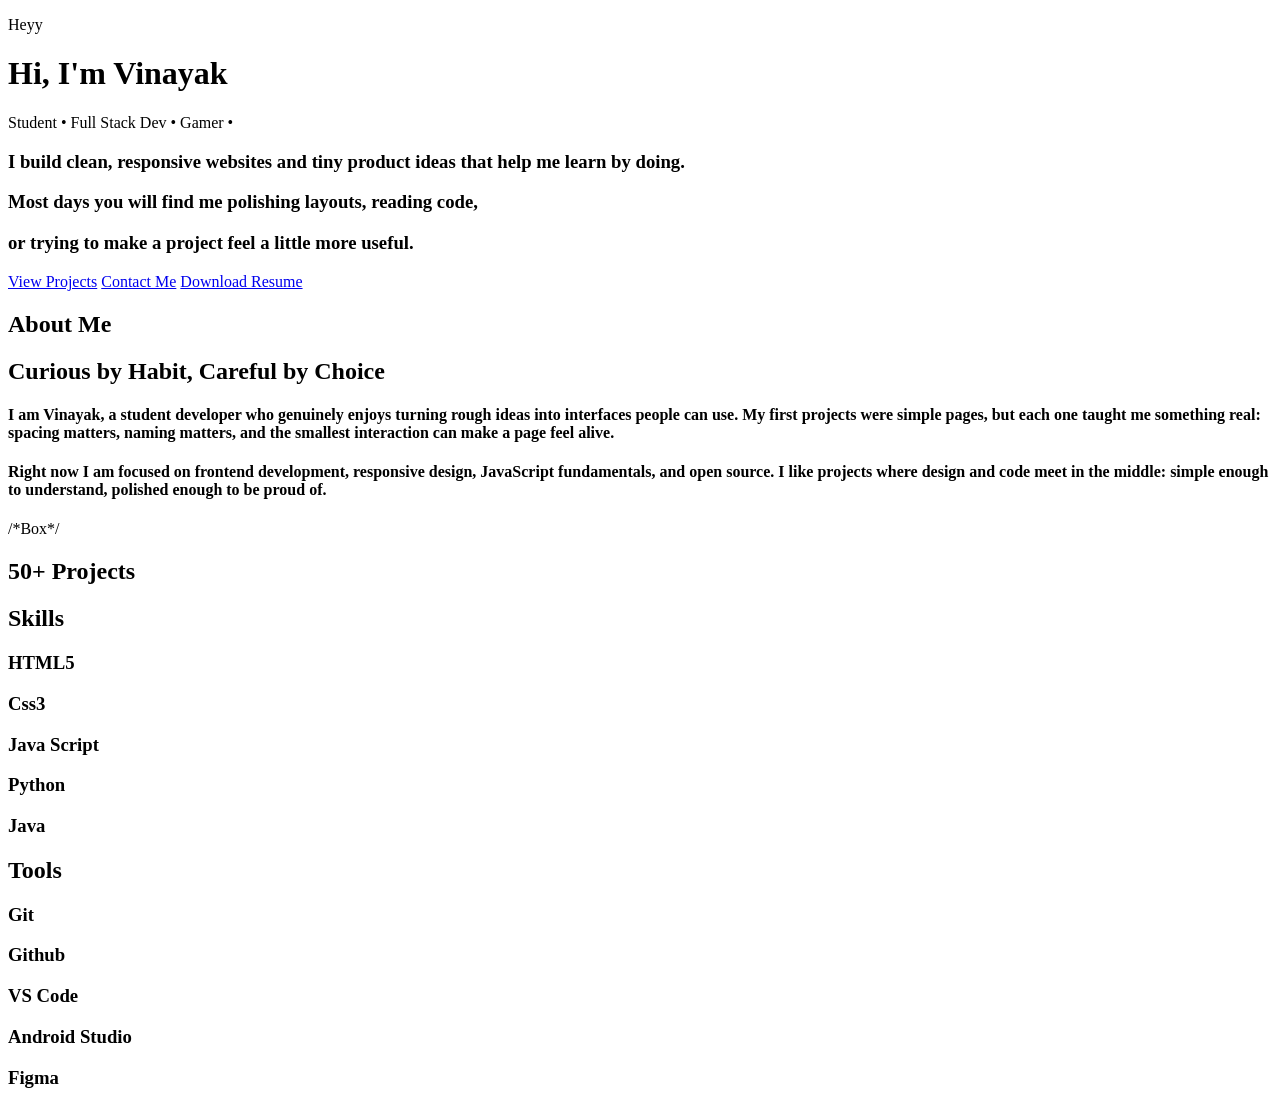
==== Index.html @ d117958a "It's very hard to think abt your own self but yeh in making" ====
<!DOCTYPE html>

<html lang="en">

    <head>

        <title>Vinayak Tiwari</title>

        <link rel="stylehseet" href="style.css">

        <meta charset="UTF-8">

    </head>

    <body>

        <p>Heyy</p>

        <h1>Hi, I'm Vinayak</h1>

        <p>Student • Full Stack Dev • Gamer •</p>

        <h3>I build clean, responsive websites and tiny product ideas that help me learn by doing.</h3>
        <h3>Most days you will find me polishing layouts, reading code, </h3>
        <h3>or trying to make a project feel a little more useful.</h3>

        <a class="button" href="#projects">View Projects</a>
        
        <a class="button" href="#contact">Contact Me</a>

        <a class="button" href="resume.pdf" download>Download Resume</a>
    

        <h2>About Me</h2>

        <h2>Curious by Habit, Careful by Choice</h2>

            <h4>I am Vinayak, a student developer who genuinely enjoys turning rough ideas into interfaces people can use. My first projects were simple pages, but each one taught me something real: spacing matters, naming matters, and the smallest interaction can make a page feel alive.</h4>

            <h4>Right now I am focused on frontend development, responsive design, JavaScript fundamentals, and open source. I like projects where design and code meet in the middle: simple enough to understand, polished enough to be proud of.</h4>

                /*Box*/

            <h2>50+ Projects</h2>



        <h2>Skills</h2>

        <h3>HTML5</h3>

        <h3>Css3</h3>

        <h3>Java Script</h3>

        <h3>Python</h3>

        <h3>Java</h3>

        <h2>Tools</h2>

        <h3>Git</h3>

        <h3>Github</h3>

        <h3>VS Code</h3>

        <h3>Android Studio</h3>

        <h3>Figma</h3>

    </body>

</html>
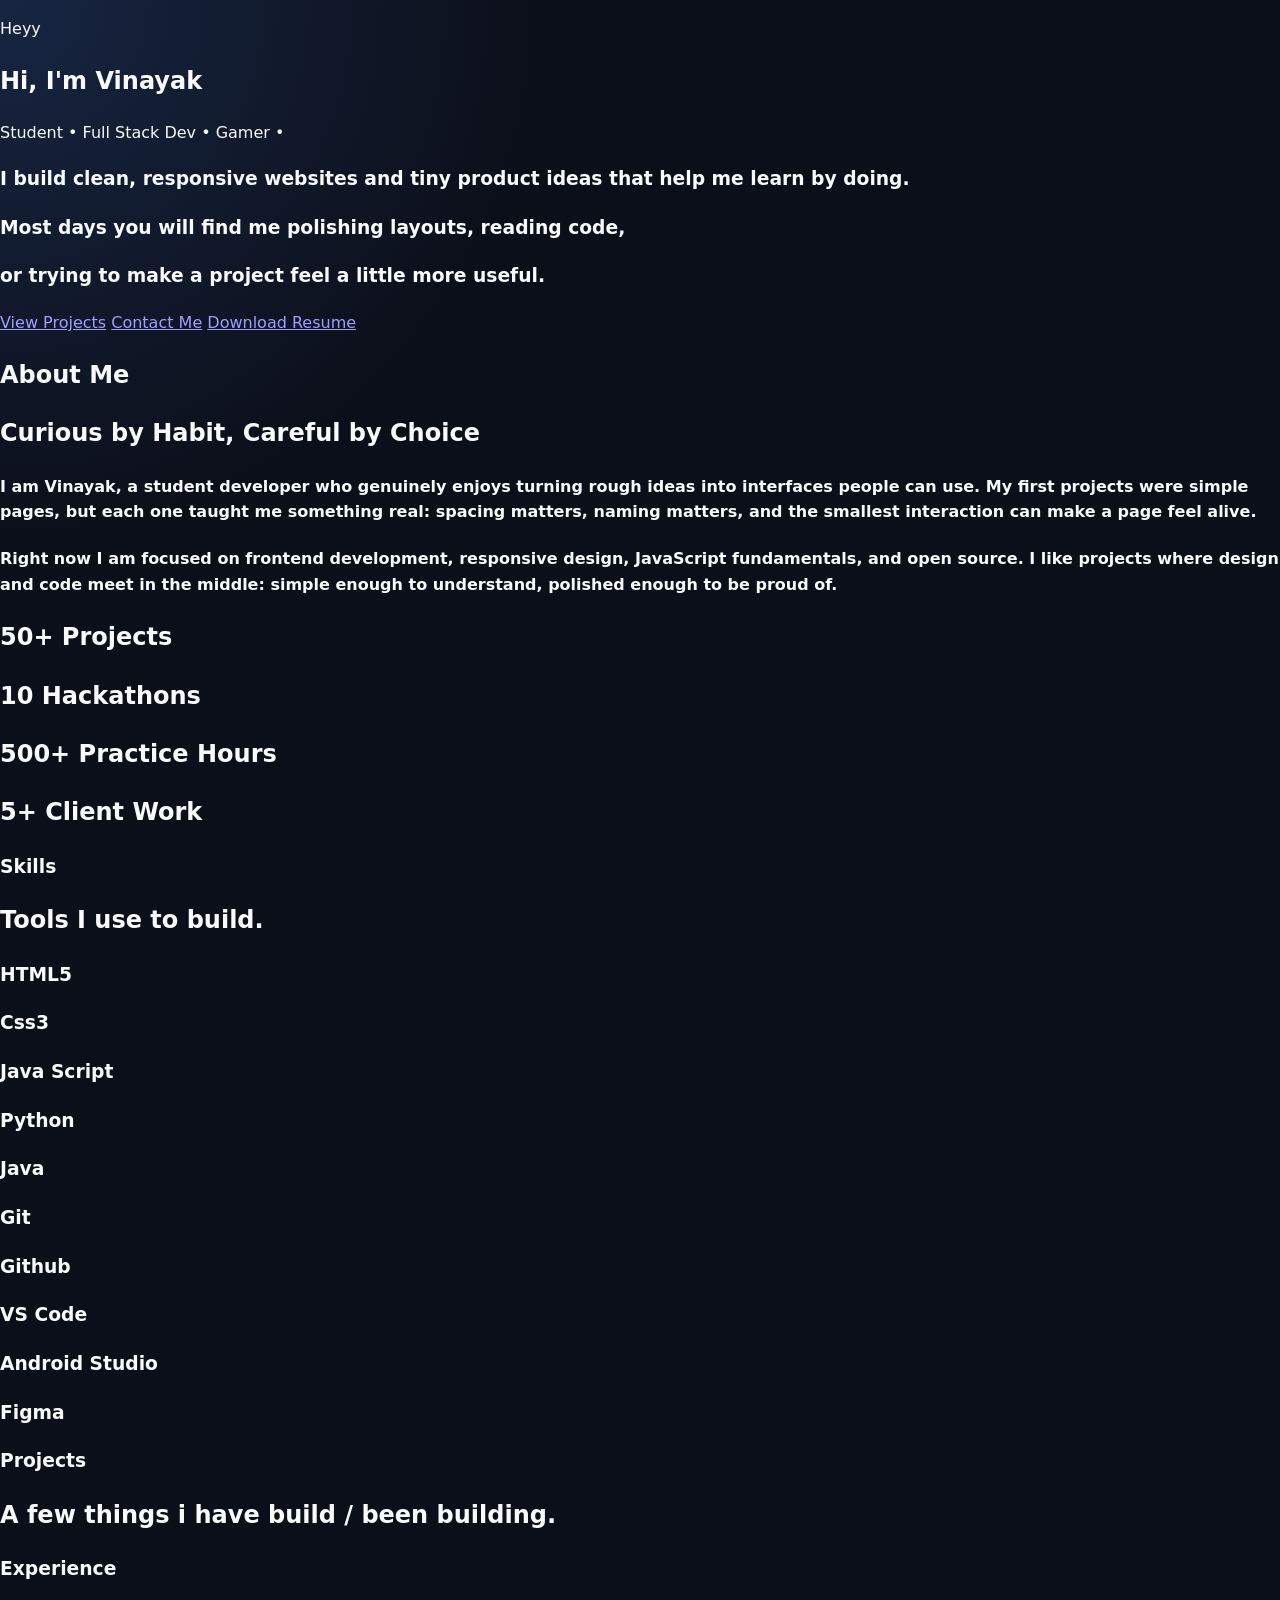
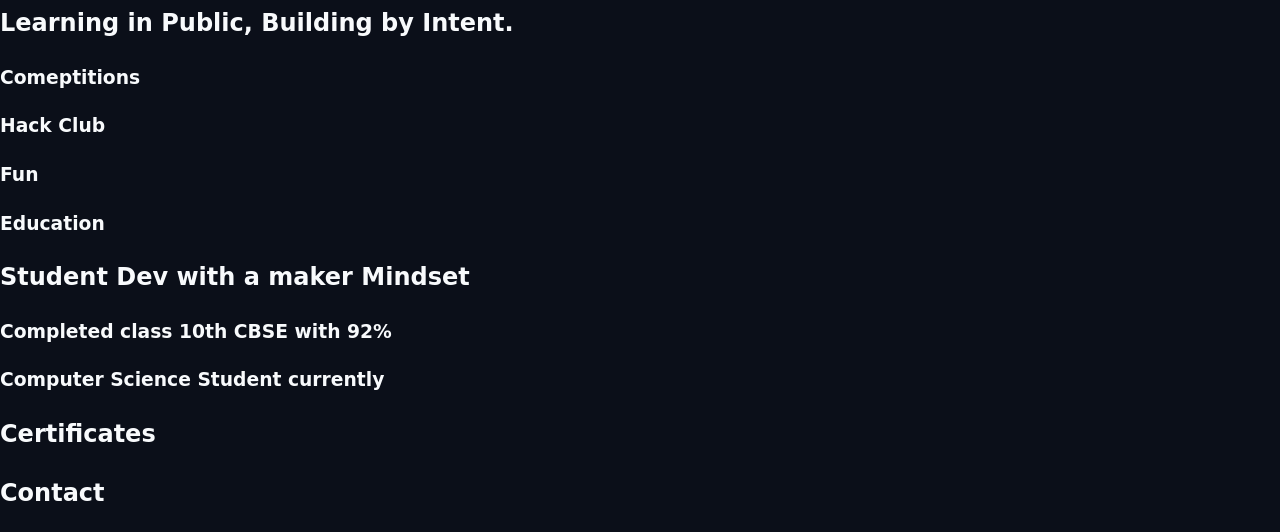
==== commit 5dc7d91e: "Making" ====
--- a/Index.html
+++ b/Index.html
@@ -6,7 +6,7 @@
 
         <title>Vinayak Tiwari</title>
 
-        <link rel="stylehseet" href="style.css">
+        <link rel="stylesheet" href="style.css">
 
         <meta charset="UTF-8">
 
@@ -14,22 +14,25 @@
 
     <body>
 
-        <p>Heyy</p>
+        <section class="hero">
 
-        <h1>Hi, I'm Vinayak</h1>
+            <p class="small-text">Heyy</p>
 
-        <p>Student • Full Stack Dev • Gamer •</p>
+            <h1>Hi, I'm Vinayak</h1>
 
-        <h3>I build clean, responsive websites and tiny product ideas that help me learn by doing.</h3>
-        <h3>Most days you will find me polishing layouts, reading code, </h3>
-        <h3>or trying to make a project feel a little more useful.</h3>
+            <p>Student • Full Stack Dev • Gamer •</p>
 
-        <a class="button" href="#projects">View Projects</a>
+            <h3>I build clean, responsive websites and tiny product ideas that help me learn by doing.</h3>
+            <h3>Most days you will find me polishing layouts, reading code, </h3>
+            <h3>or trying to make a project feel a little more useful.</h3>
+
+            <a class="button" href="#projects">View Projects</a>
         
-        <a class="button" href="#contact">Contact Me</a>
+            <a class="button" href="#contact">Contact Me</a>
 
-        <a class="button" href="resume.pdf" download>Download Resume</a>
+            <a class="button" href="resume.pdf" download>Download Resume</a>
     
+        </section>
 
         <h2>About Me</h2>
 
@@ -39,35 +42,69 @@
 
             <h4>Right now I am focused on frontend development, responsive design, JavaScript fundamentals, and open source. I like projects where design and code meet in the middle: simple enough to understand, polished enough to be proud of.</h4>
 
-                /*Box*/
+            <h2>50+ Projects</h2>
 
-            <h2>50+ Projects</h2>
+            <h2>10 Hackathons</h2>
+
+            <h2>500+ Practice Hours</h2>
+
+            <h2>5+ Client Work</h2>
 
 
 
-        <h2>Skills</h2>
+        <h3>Skills</h3>
 
-        <h3>HTML5</h3>
+            <h2>Tools I use to build.</h2>
 
-        <h3>Css3</h3>
+                <h3>HTML5</h3>
 
-        <h3>Java Script</h3>
+                <h3>Css3</h3>
 
-        <h3>Python</h3>
+                <h3>Java Script</h3>
 
-        <h3>Java</h3>
+                <h3>Python</h3>
 
-        <h2>Tools</h2>
+                <h3>Java</h3>
 
-        <h3>Git</h3>
+                <h3>Git</h3>
 
-        <h3>Github</h3>
+                <h3>Github</h3>
 
-        <h3>VS Code</h3>
+                <h3>VS Code</h3>
 
-        <h3>Android Studio</h3>
+                <h3>Android Studio</h3>
 
-        <h3>Figma</h3>
+                <h3>Figma</h3>
+
+        <h3>Projects</h3>
+
+            <h2>A few things i have build / been building.</h2>
+
+
+        <h3>Experience</h3>
+
+            <h2>Learning in Public, Building by Intent.</h2>
+
+            <h3>Comeptitions</h3>
+
+            <h3>Hack Club</h3>
+
+            <h3>Fun</h3>
+
+        <h3>Education</h3>
+
+            <h2>Student Dev with a maker Mindset</h2>
+
+                <h3>Completed class 10th CBSE with 92%</h3>
+
+                <h3>Computer Science Student currently</h3>
+
+        <h2>Certificates</h2>
+
+        <h2>Contact</h2>
+
+
+        <script src="script.js" defer></script>
 
     </body>
 
--- a/style.css
+++ b/style.css
@@ -0,0 +1,54 @@
+:root {
+  --bg: #0b0f19;
+  --surface: #111827;
+  --surface-2: #172033;
+  --text: #f8fafc;
+  --muted: #94a3b8;
+  --accent: #4f8cff;
+  --accent-2: #57d68d;
+  --warm: #ffb86b;
+  --line: rgba(148, 163, 184, 0.2);
+  --shadow: 0 24px 60px rgba(0, 0, 0, 0.28);
+  --radius: 18px;
+  --container: 1120px;
+  color-scheme: dark;
+}
+
+[data-theme="light"] {
+  --bg: #f6f8fc;
+  --surface: #ffffff;
+  --surface-2: #edf2fa;
+  --text: #111827;
+  --muted: #5f6f86;
+  --line: rgba(17, 24, 39, 0.12);
+  --shadow: 0 24px 60px rgba(31, 41, 55, 0.12);
+  color-scheme: light;
+}
+
+* {
+  box-sizing: border-box;
+}
+
+html {
+  scroll-behavior: smooth;
+}
+
+body {
+  margin: 0;
+  min-height: 100vh;
+  background:
+    radial-gradient(circle at top left, rgba(79, 140, 255, 0.18), transparent 34rem),
+    linear-gradient(180deg, var(--bg), var(--bg));
+  color: var(--text);
+  font-family: Inter, ui-sans-serif, system-ui, -apple-system, BlinkMacSystemFont, "Segoe UI", sans-serif;
+  line-height: 1.6;
+  overflow-x: hidden;
+}
+
+body.no-scroll {
+  overflow: hidden;
+}
+
+.hero {
+    
+}
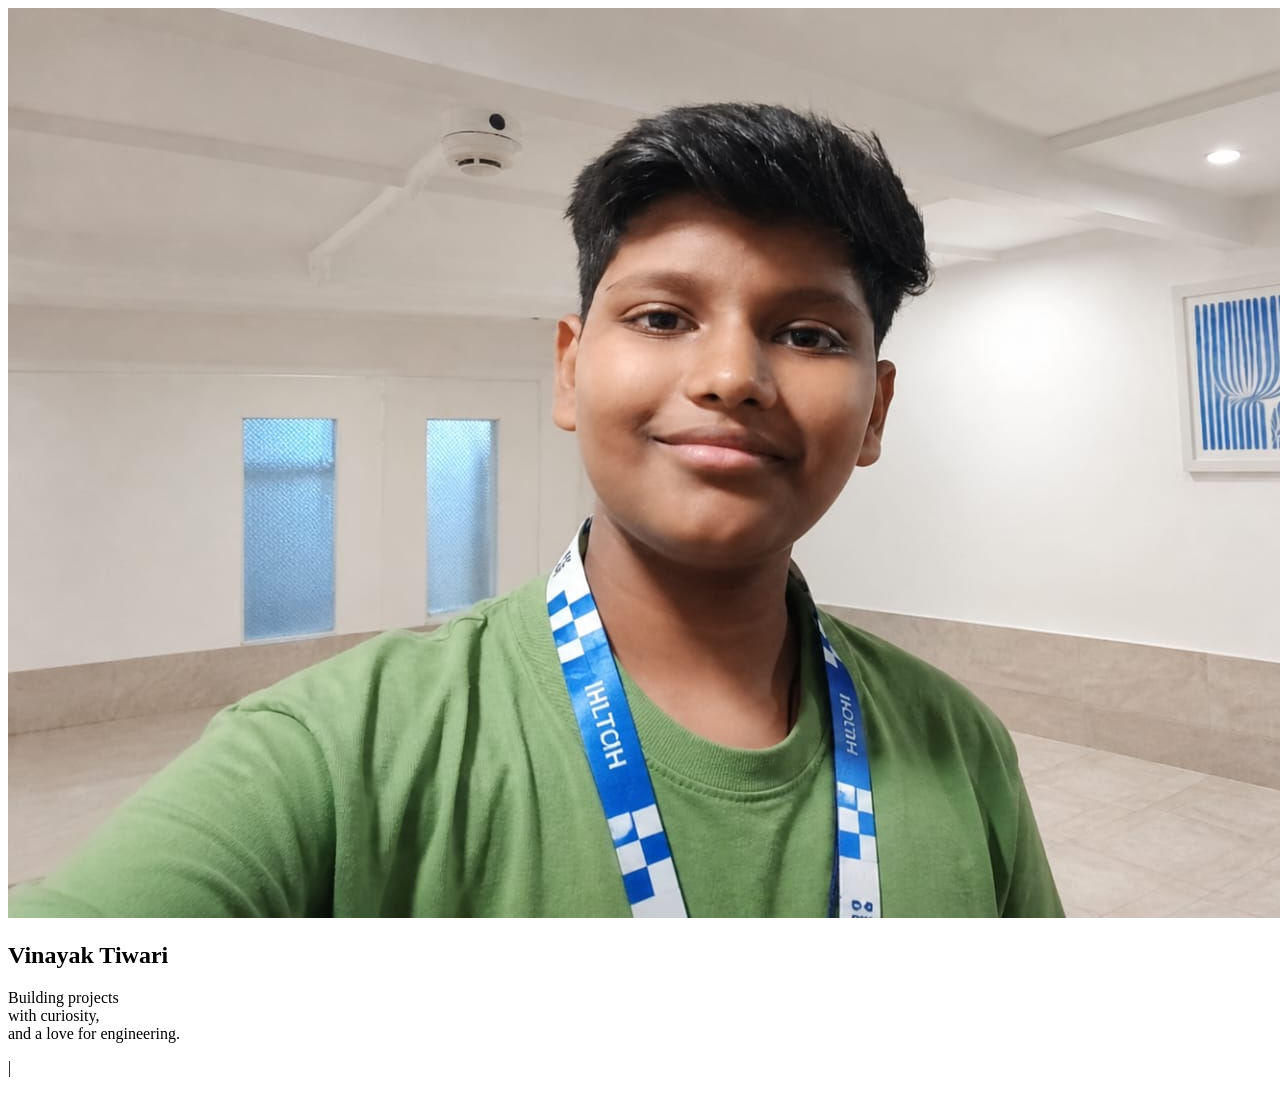
==== commit ee8f0125: "WORK ONGOINGGGGGGGGGG" ====
--- a/Index.html
+++ b/Index.html
@@ -1,110 +1,38 @@
 <!DOCTYPE html>
 
-<html lang="en">
+<html>
 
     <head>
 
-        <title>Vinayak Tiwari</title>
 
-        <link rel="stylesheet" href="style.css">
-
-        <meta charset="UTF-8">
 
     </head>
 
     <body>
 
-        <section class="hero">
+        <section class="hero reveal">
+            <div class="hero-image">
+                <img src="Assets/Images/Me.jpeg" alt="Vinayak Tiwari" />
+            </div>
 
-            <p class="small-text">Heyy</p>
+            <div class="hero-center">
+                <h1 class="hero-name" id="heroName">Vinayak Tiwari</h1>
+                <p class="tagline"><span id="typewriter"></span></p>
 
-            <h1>Hi, I'm Vinayak</h1>
+                <p class="statement">
+                Building projects<br />
+                with curiosity,<br />
+                and a love for engineering.
+                </p>
 
-            <p>Student • Full Stack Dev • Gamer •</p>
-
-            <h3>I build clean, responsive websites and tiny product ideas that help me learn by doing.</h3>
-            <h3>Most days you will find me polishing layouts, reading code, </h3>
-            <h3>or trying to make a project feel a little more useful.</h3>
-
-            <a class="button" href="#projects">View Projects</a>
-        
-            <a class="button" href="#contact">Contact Me</a>
-
-            <a class="button" href="resume.pdf" download>Download Resume</a>
-    
-        </section>
-
-        <h2>About Me</h2>
-
-        <h2>Curious by Habit, Careful by Choice</h2>
-
-            <h4>I am Vinayak, a student developer who genuinely enjoys turning rough ideas into interfaces people can use. My first projects were simple pages, but each one taught me something real: spacing matters, naming matters, and the smallest interaction can make a page feel alive.</h4>
-
-            <h4>Right now I am focused on frontend development, responsive design, JavaScript fundamentals, and open source. I like projects where design and code meet in the middle: simple enough to understand, polished enough to be proud of.</h4>
-
-            <h2>50+ Projects</h2>
-
-            <h2>10 Hackathons</h2>
-
-            <h2>500+ Practice Hours</h2>
-
-            <h2>5+ Client Work</h2>
+                <p class="typing-line">
+                <span id="typingText"></span><span class="typing-cursor">|</span>
+                </p>
 
 
+            </div>
 
-        <h3>Skills</h3>
-
-            <h2>Tools I use to build.</h2>
-
-                <h3>HTML5</h3>
-
-                <h3>Css3</h3>
-
-                <h3>Java Script</h3>
-
-                <h3>Python</h3>
-
-                <h3>Java</h3>
-
-                <h3>Git</h3>
-
-                <h3>Github</h3>
-
-                <h3>VS Code</h3>
-
-                <h3>Android Studio</h3>
-
-                <h3>Figma</h3>
-
-        <h3>Projects</h3>
-
-            <h2>A few things i have build / been building.</h2>
-
-
-        <h3>Experience</h3>
-
-            <h2>Learning in Public, Building by Intent.</h2>
-
-            <h3>Comeptitions</h3>
-
-            <h3>Hack Club</h3>
-
-            <h3>Fun</h3>
-
-        <h3>Education</h3>
-
-            <h2>Student Dev with a maker Mindset</h2>
-
-                <h3>Completed class 10th CBSE with 92%</h3>
-
-                <h3>Computer Science Student currently</h3>
-
-        <h2>Certificates</h2>
-
-        <h2>Contact</h2>
-
-
-        <script src="script.js" defer></script>
+        </section>
 
     </body>
 
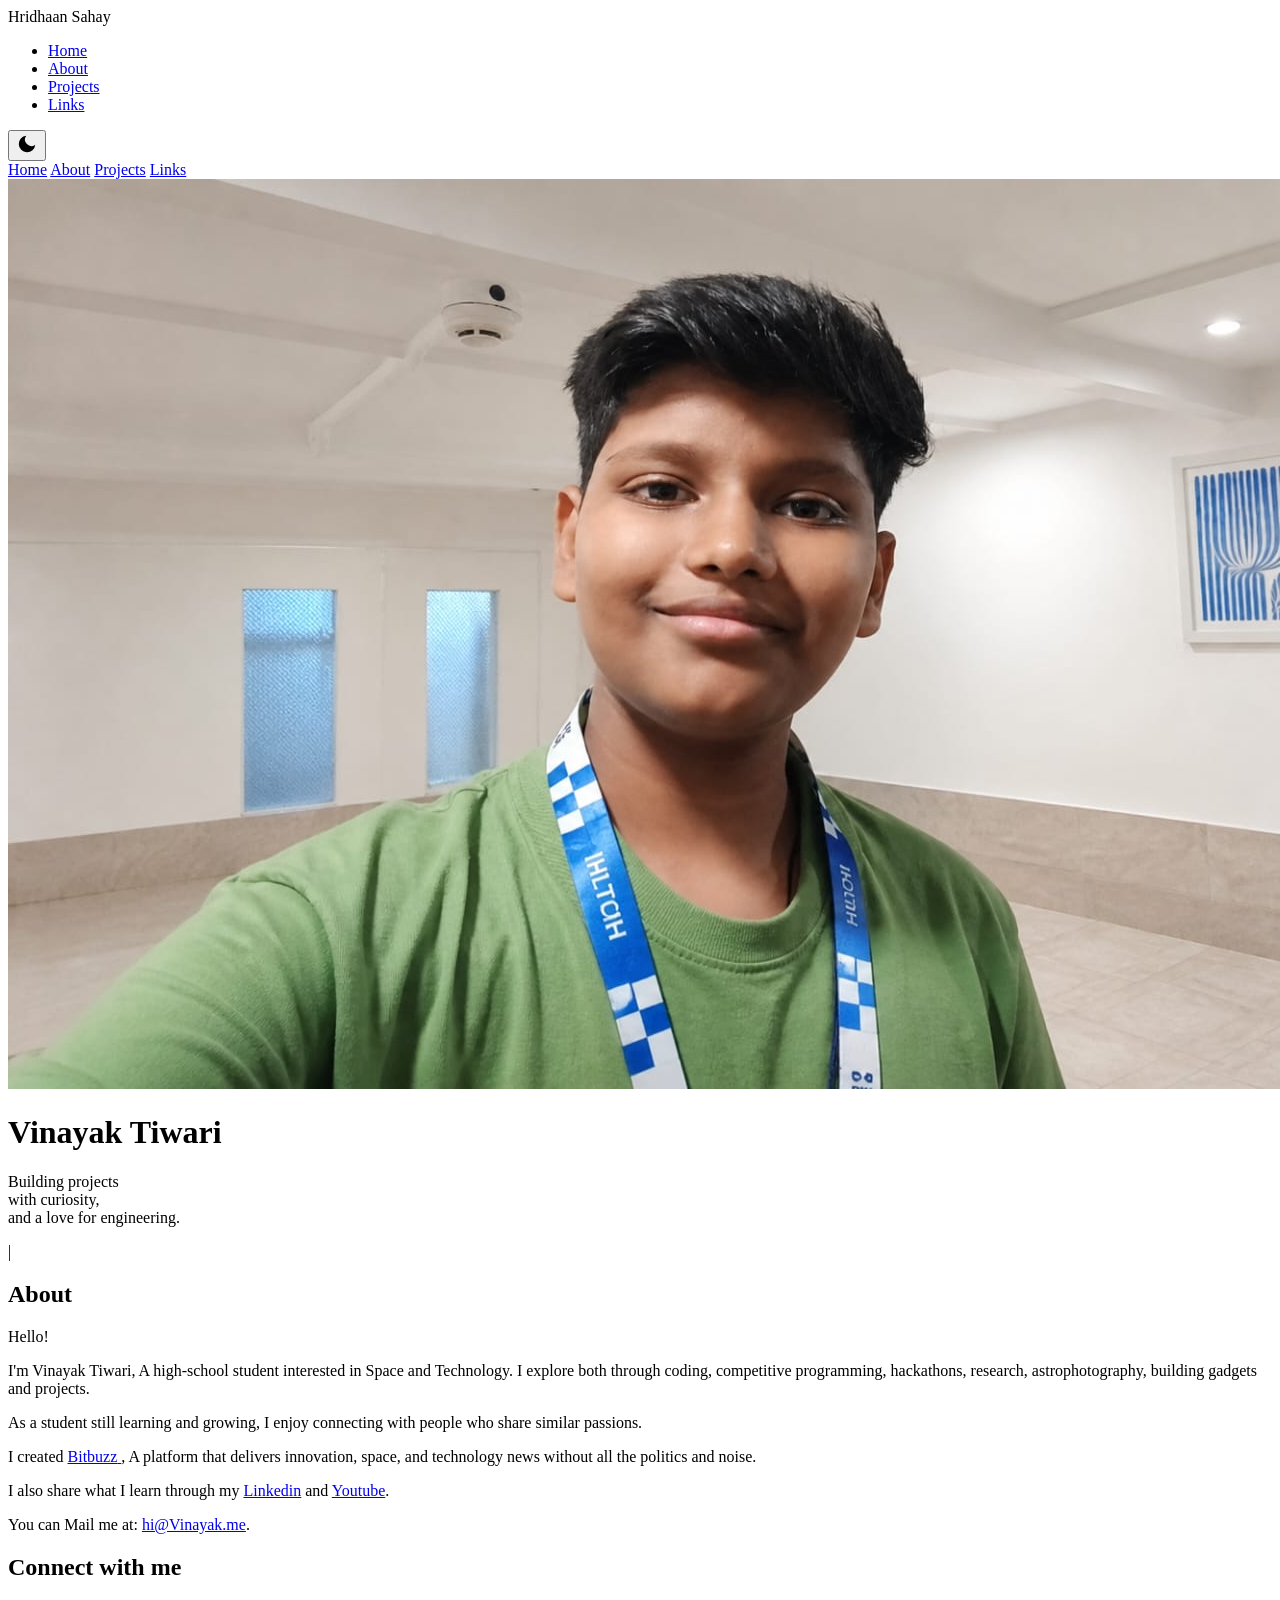
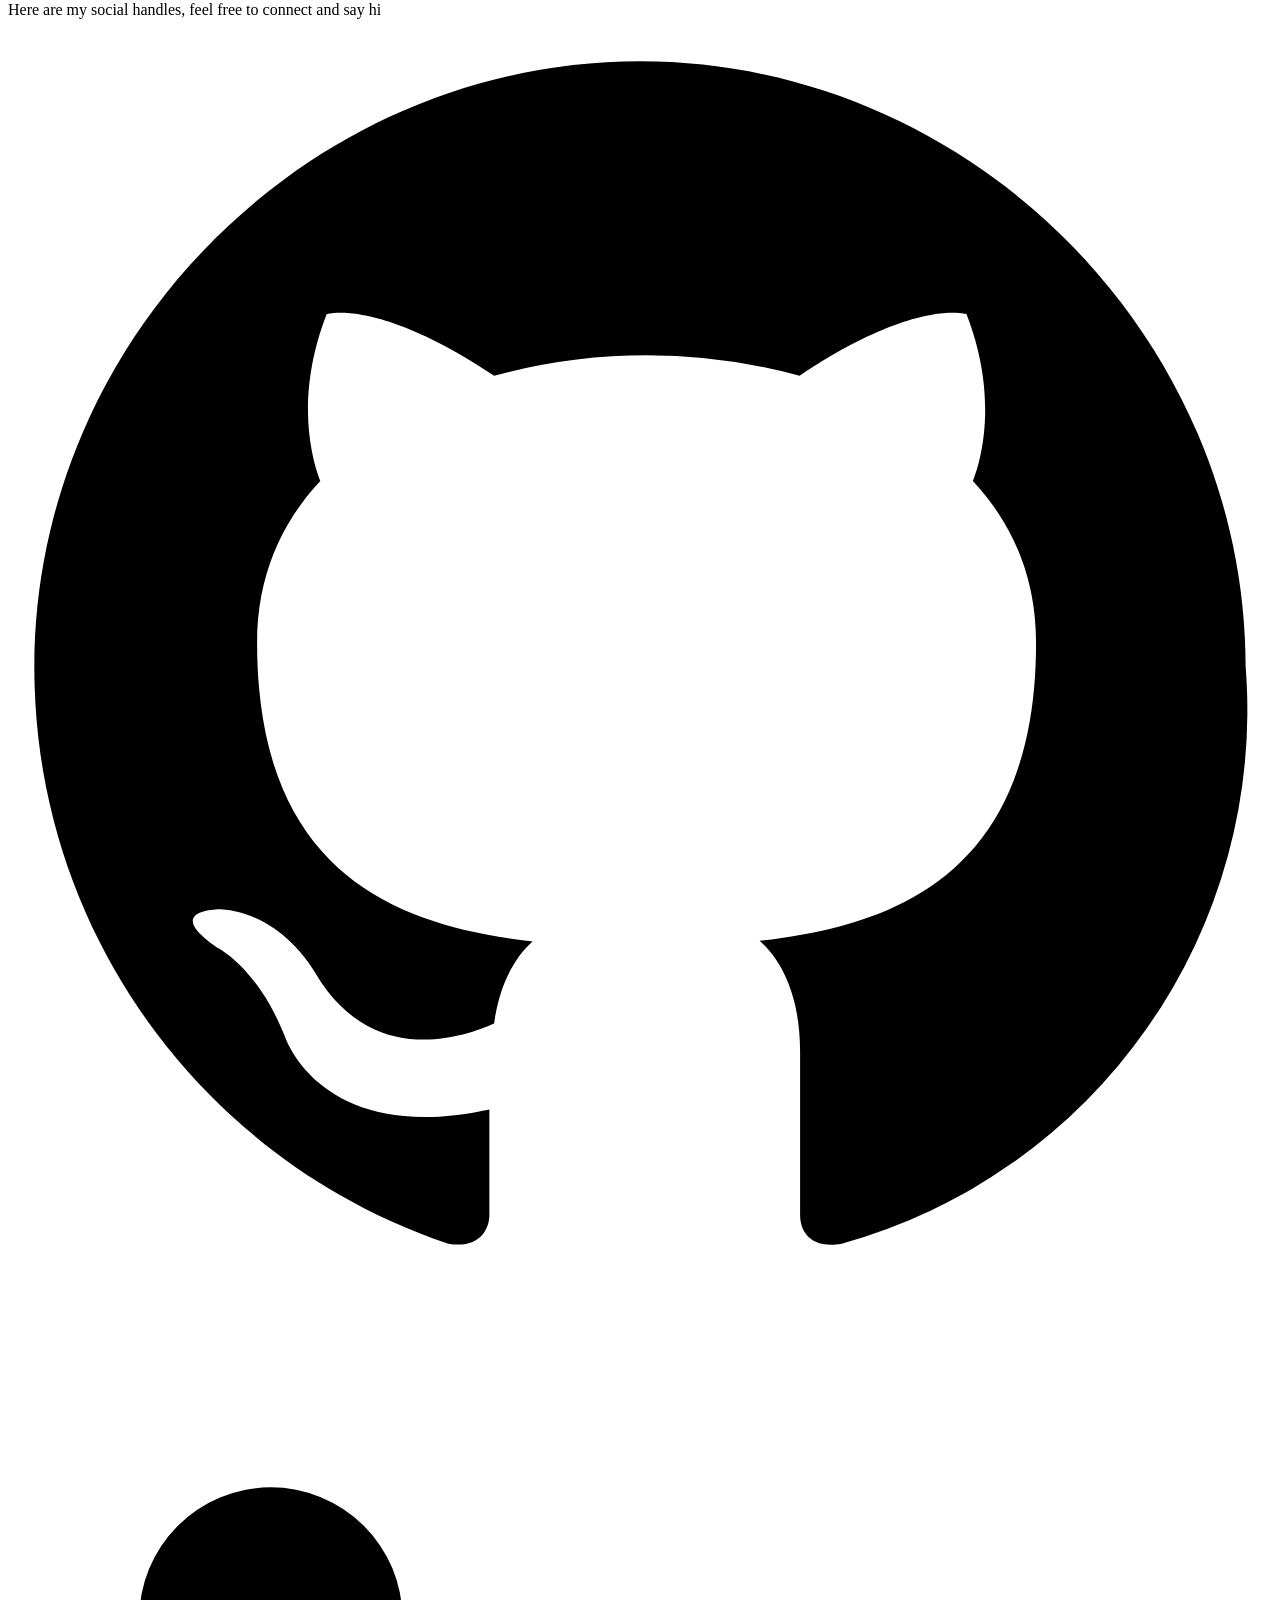
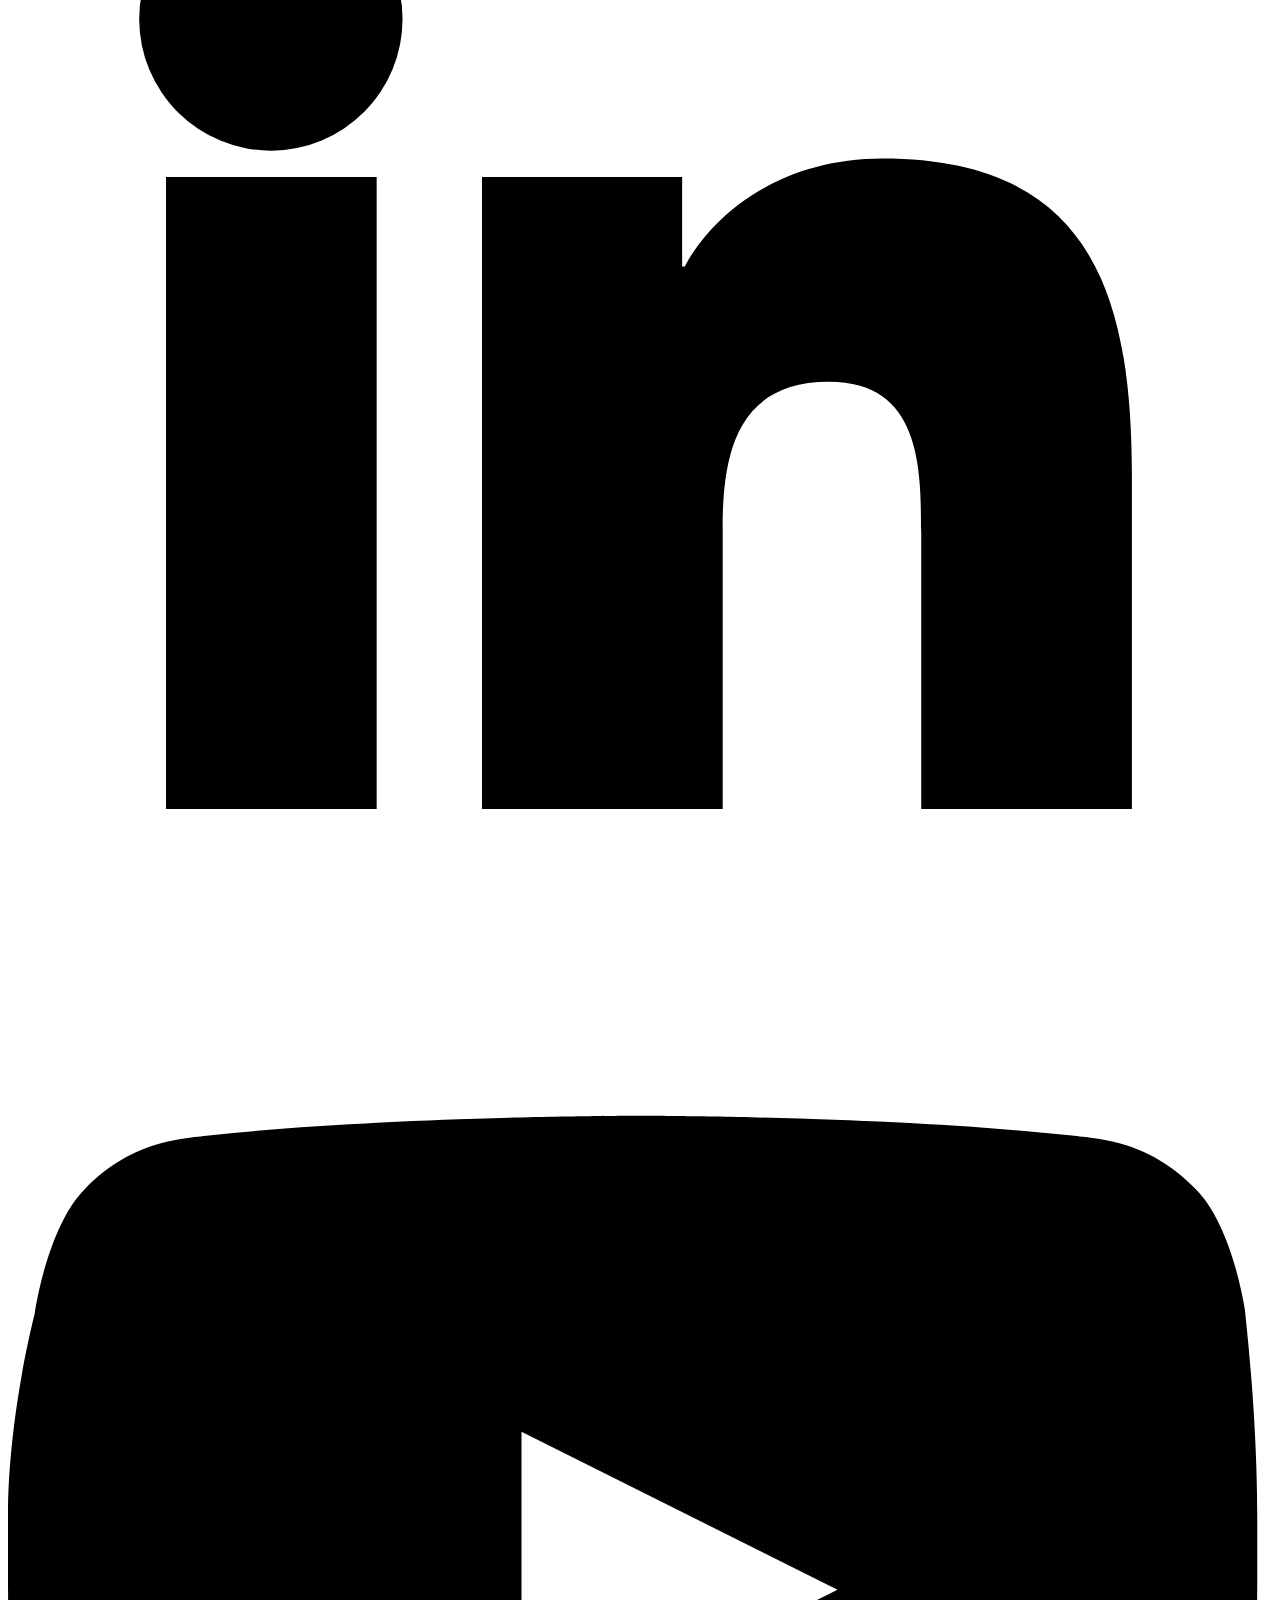
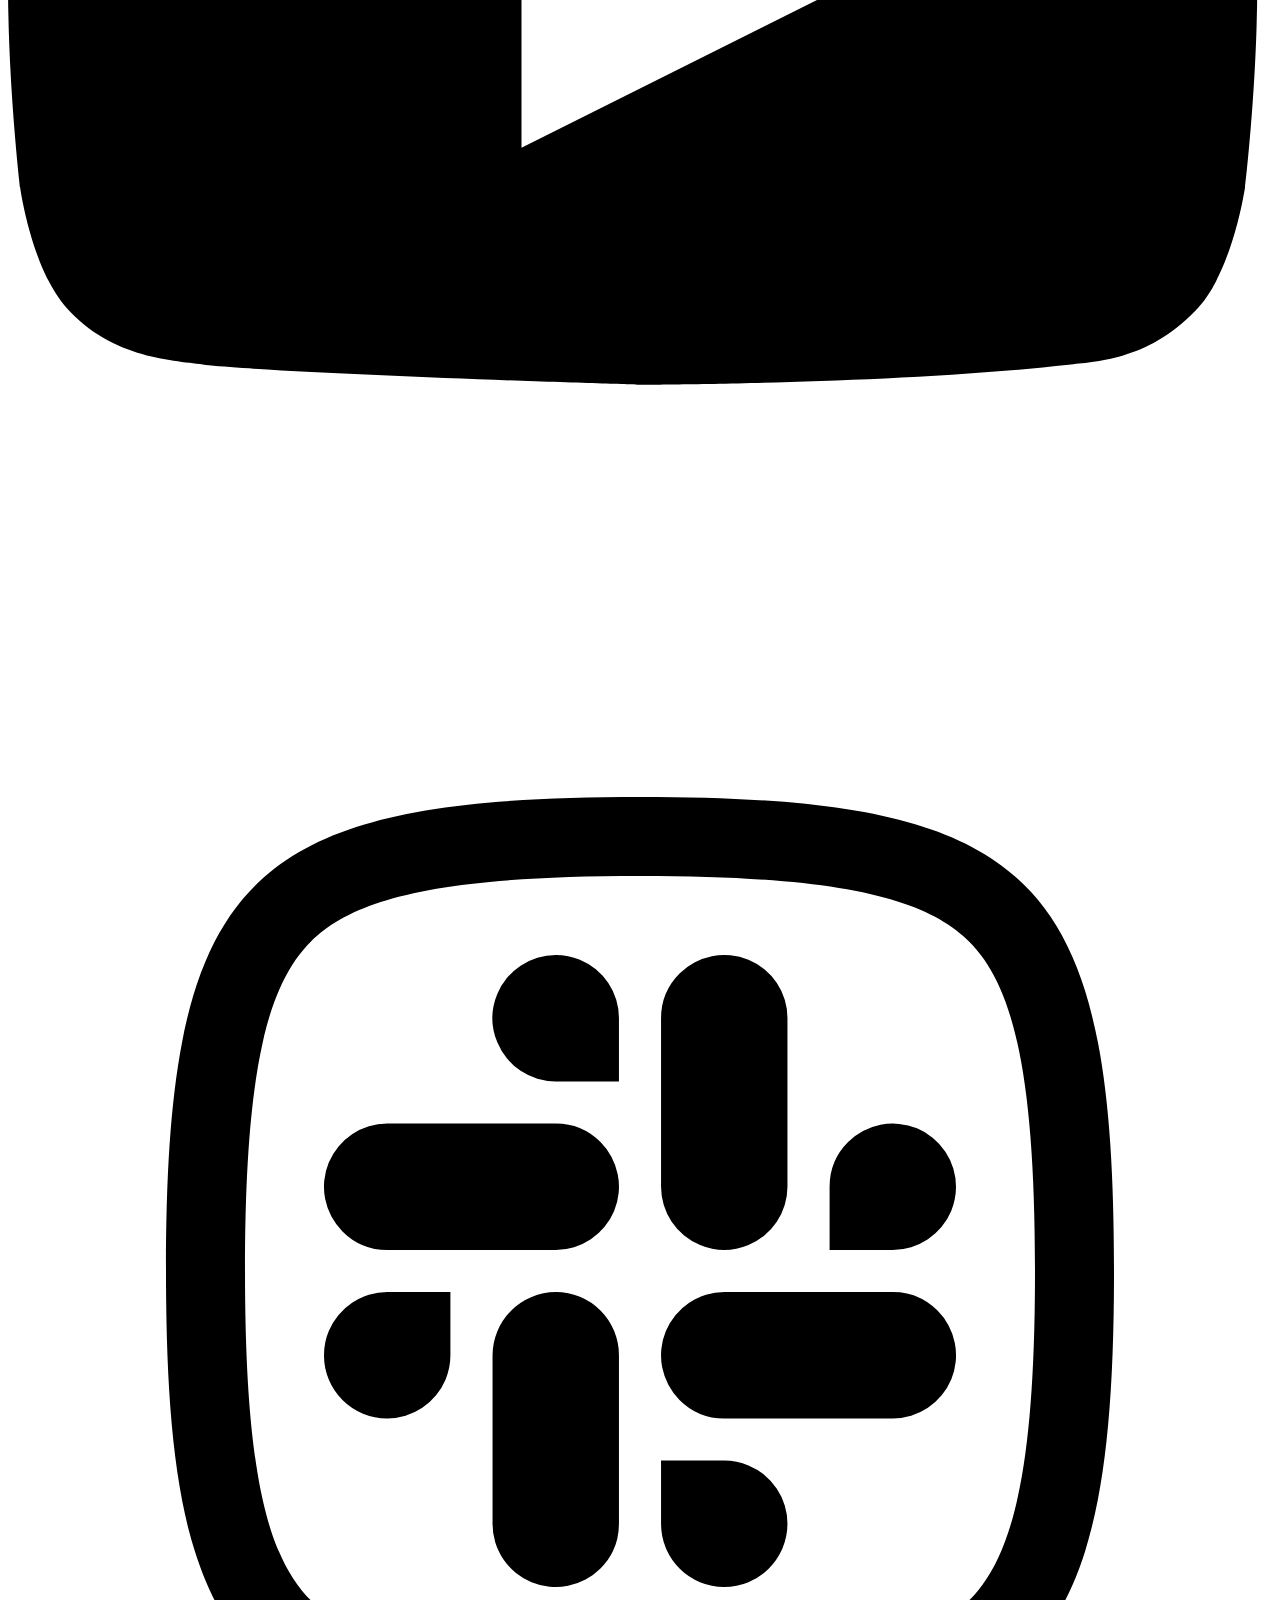
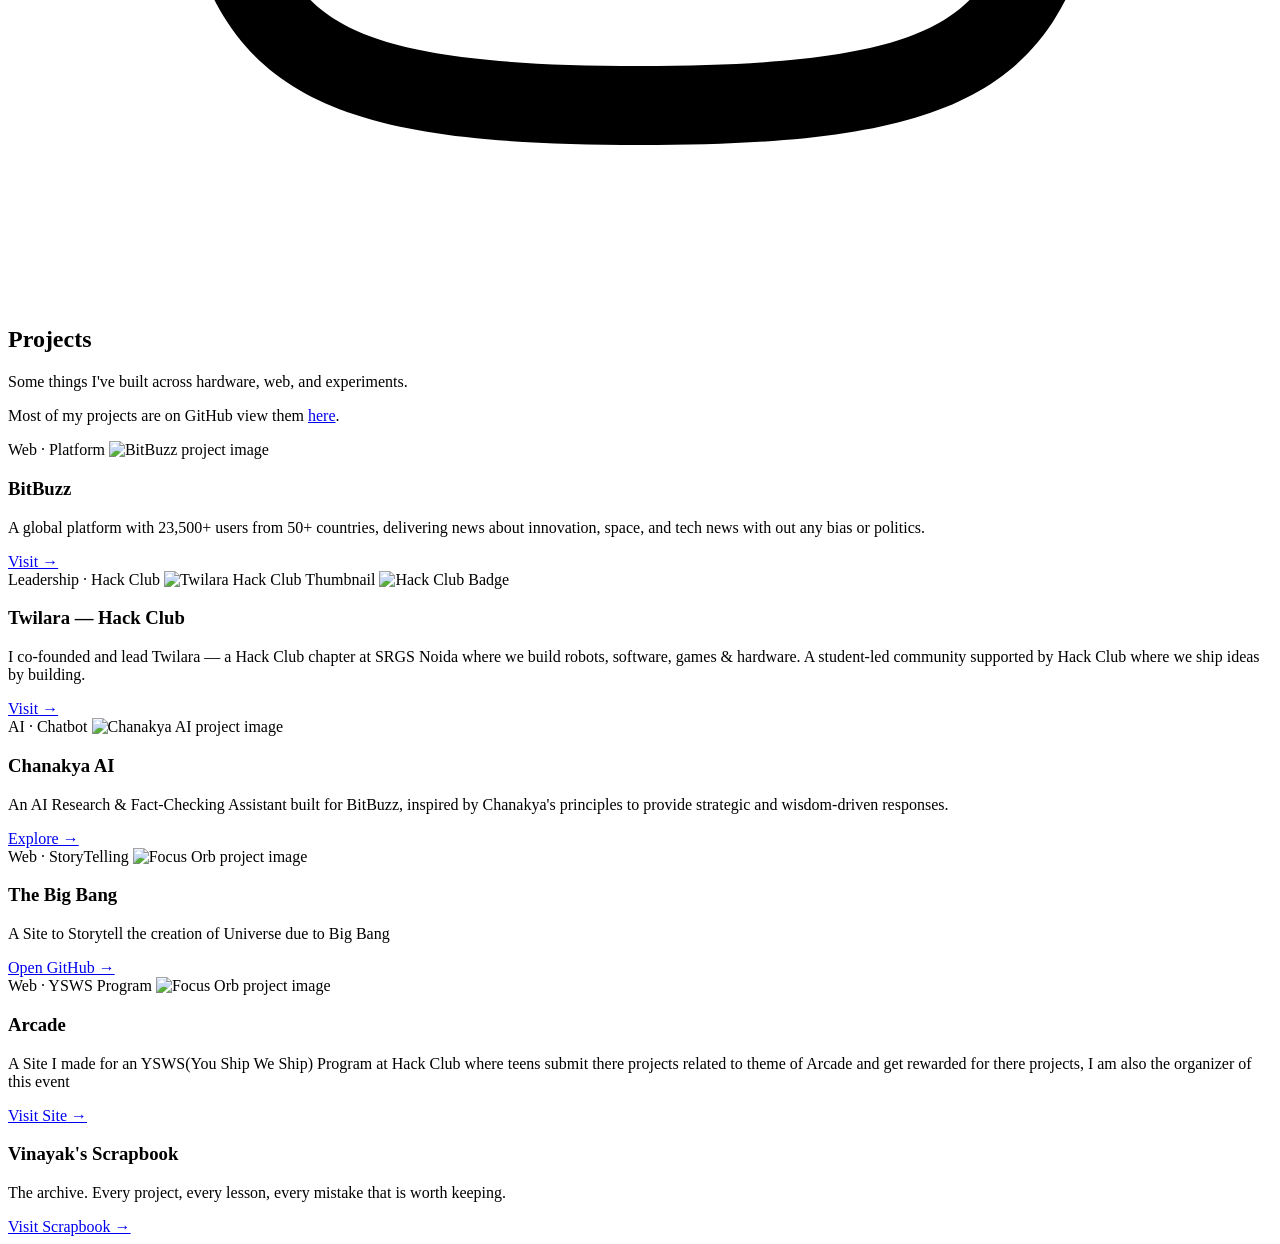
==== commit a265a79d: "STARTING CSS IG" ====
--- a/Index.html
+++ b/Index.html
@@ -4,13 +4,78 @@
 
     <head>
 
-
+        <meta charset="UTF-8" />
+        
+        <meta name="viewport" content="width=device-width, initial-scale=1.0" />
+        
+            <title>Vinayak Tiwari</title>
+
+        <meta name="description" content="Vinayak Tiwari — Student builder interested in technology, competitive programming, and engineering. Portfolio showcasing projects, achievements, and technical writing.">
+
+        <meta name="keywords" content="Vinayak Tiwari, student portfolio, space technology, competitive programming, web developer, BitBuzz">
+
+        <meta name="author" content="Vinayak Tiwari">
+
+        <meta name="robots" content="index, follow">
+
+        <meta property="og:title" content="Vinayak Tiwari ">
+
+        <meta property="og:description" content="Student exploring space, technology, and engineering through projects, problem-solving, and writing.">
+
+        <meta property="og:type" content="website">
+
+        <meta property="og:url" content="https://Vinayak.bitbuzz.club">
+
+        <meta property="og:image" content="memoji.png">
+
+
+            <link rel="icon" href="memoji.png" />
+            <link rel="stylesheet" href="/style.css">
+            <link rel="stylesheet" href="/guestbook.css">
 
     </head>
 
     <body>
 
-        <section class="hero reveal">
+        <!-- NAVBAR -->
+<nav class="navbar">
+  <div class="nav-container">
+
+    <div class="nav-logo">Hridhaan Sahay</div>
+
+    <!-- DESKTOP NAV -->
+    <ul class="nav-links">
+      <li><a href="/" data-route="home">Home</a></li>
+      <li><a href="#about" data-section="about">About</a></li>
+      <li><a href="#projects" data-section="projects">Projects</a></li>
+      <li><a href="#links" data-section="links">Links</a></li>
+    </ul>
+   
+    <!-- THEME -->
+    <button id="themeToggle" aria-label="Toggle theme">
+  <svg id="themeIcon" viewBox="0 0 24 24" width="22" height="22">
+    <path
+      d="M21 12.79A9 9 0 1111.21 3 
+         7 7 0 0021 12.79z"
+      fill="currentColor"
+    />
+  </svg>
+</button>
+
+  </div>
+
+  <!-- MOBILE NAV -->
+  <div class="nav-mobile">
+    <a href="/" data-route="home">Home</a>
+    <a href="#about" data-section="about">About</a>
+    <a href="#projects" data-section="projects">Projects</a>
+    <a href="#links" data-section="links">Links</a>
+  </div>
+</nav>
+
+  
+ <main id="page-home">
+
             <div class="hero-image">
                 <img src="Assets/Images/Me.jpeg" alt="Vinayak Tiwari" />
             </div>
@@ -26,14 +91,309 @@
                 </p>
 
                 <p class="typing-line">
-                <span id="typingText"></span><span class="typing-cursor">|</span>
-                </p>
-
+                <span id="typingText"></span>
+                <span class="typing-cursor">|</span>
+                </p>
+
+
+            </div>
+
+
+
+        <section class="about" id="about">
+
+                <h2 class="section-title">About</h2>
+
+            <div class="content-wrapper">
+                <p>
+                    Hello!
+                </p>
+
+                <p>
+                    I'm Vinayak Tiwari, A high-school student interested in 
+                        <span id="yellow-highlight">Space and Technology</span>. 
+
+                    I explore both through coding, competitive programming, hackathons, research, astrophotography, building gadgets and projects.
+                </p>
+
+                <p>
+
+                    As a student still learning and growing, I enjoy connecting with people who share similar passions.
+
+                </p>
+
+                <p>
+
+                    I created 
+
+                        <a href="https://bitbuzz.club" target="_blank" class="premium-link">
+
+                            <span id="red-underline">Bitbuzz</span>
+
+                        </a>, 
+
+                    A platform that delivers innovation, space, and technology news without all the politics and noise.
+
+                </p>
+
+                <p>
+
+                    I also share what I learn through my 
+
+                        <a href="https://www.linkedin.com/in/Vinayak-Tiwari/" target="_blank" class="premium-link">  <span id="red-underline">Linkedin</span></a> 
+                    and 
+
+                        <a href="https://www.youtube.com/@bitbuzz-club" target="_blank" class="premium-link"> <span id="red-underline">Youtube</span></a>.
+                </p>
+
+                <p>
+                    You can Mail me at:
+
+                        <a href="mailto:hi@Vinayak.me" target="_blank" class="premium-link"> <span id="red-underline">hi@Vinayak.me</span></a>. 
+  
+                </p>
 
             </div>
 
         </section>
 
+        <script src="https://unpkg.com/rough-notation/lib/rough-notation.iife.js"></script>
+
+        <!-- LINKS -->
+
+        <section class="links reveal" id="links">
+
+                    <h2>Connect with me</h2>
+
+                        <p class="links-text">
+                            Here are my social handles, feel free to connect and say hi
+                        </p>
+
+            <div class="icon-links">
+
+                <!-- GitHub -->
+
+                    <a href="https://github.com/Vinayak-s" target="_blank" aria-label="GitHub">
+
+                        <svg viewBox="0 0 24 24">
+
+                            <path d="M12 .5C5.73.5.5 5.73.5 12c0 5.1 3.29 9.42 7.86 10.95.57.1.78-.25.78-.55v-2c-3.2.7-3.88-1.38-3.88-1.38-.53-1.34-1.3-1.7-1.3-1.7-1.06-.73.08-.72.08-.72 1.17.08 1.79 1.2 1.79 1.2 1.04 1.78 2.73 1.27 3.4.97.1-.75.4-1.27.73-1.56-2.55-.29-5.23-1.27-5.23-5.67 0-1.25.45-2.27 1.2-3.07-.12-.3-.52-1.52.12-3.17 0 0 .97-.31 3.18 1.17a11 11 0 0 1 5.8 0c2.2-1.48 3.17-1.17 3.17-1.17.64 1.65.24 2.87.12 3.17.75.8 1.2 1.82 1.2 3.07 0 4.41-2.69 5.37-5.25 5.66.41.35.77 1.04.77 2.1v3.11c0 .3.2.65.79.54A10.51 10.51 0 0 0 23.5 12C23.5 5.73 18.27.5 12 .5z"/>
+
+                        </svg>
+
+                    </a>
+
+                <!-- LinkedIn -->
+
+                    <a href="https://www.linkedin.com/in/Vinayak-Tiwari" target="_blank" aria-label="LinkedIn">
+
+                        <svg viewBox="0 0 24 24">
+
+                            <path d="M4.98 3.5A2.5 2.5 0 1 1 5 8.5a2.5 2.5 0 0 1-.02-5zM3 9h4v12H3zM9 9h3.8v1.7h.05c.53-1 1.82-2.05 3.75-2.05 4 0 4.74 2.63 4.74 6.05V21h-4v-5.25c0-1.25-.02-2.86-1.75-2.86-1.75 0-2.02 1.36-2.02 2.77V21H9z"/>
+
+                        </svg>
+
+                    </a>
+
+                <!-- YouTube -->
+
+                    <a href="https://www.youtube.com/@Astro-2HR" target="_blank" aria-label="YouTube">
+
+                        <svg viewBox="0 0 24 24">
+
+                            <path d="M23.5 6.5s-.23-1.64-.95-2.36c-.91-.95-1.93-.96-2.4-1.02C16.77 2.75 12 2.75 12 2.75s-4.77 0-8.14.37c-.47.06-1.49.07-2.4 1.02-.72.72-.95 2.36-.95 2.36S0 8.43 0 10.36v1.28c0 1.93.23 3.86.23 3.86s.23 1.64.95 2.36c.91.95 2.1.92 2.63 1.02 1.91.18 8.19.37 8.19.37s4.77-.01 8.14-.38c.47-.06 1.49-.07 2.4-1.02.72-.72.95-2.36.95-2.36s.23-1.93.23-3.86v-1.28c0-1.93-.23-3.86-.23-3.86zM9.75 14.75v-6l6 3-6 3z"/>
+
+                        </svg>
+
+                    </a>
+
+                <!-- Slack -->
+
+                    <a href="https://hackclub.enterprise.slack.com/team/U0A1984JZBM" target="_blank" aria-label="Slack">
+
+                        <svg viewBox="0 0 32 32">
+
+                            <path d="M16 6c5.1 0 7.247.576 8.336 1.665C25.425 8.754 26 10.9 26 16c0 5.1-.575 7.247-1.664 8.336C23.247 25.425 21.1 26 16 26s-7.247-.575-8.336-1.664C6.575 23.247 6 21.1 6 16s.575-7.247 1.664-8.335C8.753 6.576 10.9 6 16 6zm12 10C28 6 26 4 16 4S4 6 4 16s2 12 12 12 12-2 12-12z"/>
+
+                            <path d="M13.867 8a1.605 1.605 0 0 0-1.48.988 1.594 1.594 0 0 0 .001 1.224 1.598 1.598 0 0 0 1.479.988h1.6V9.6a1.596 1.596 0 0 0-.988-1.478A1.604 1.604 0 0 0 13.867 8zm0 4.267H9.6a1.604 1.604 0 0 0-1.479.988 1.596 1.596 0 0 0 .347 1.742 1.601 1.601 0 0 0 1.132.47h4.267a1.605 1.605 0 0 0 1.478-.989A1.596 1.596 0 0 0 15 12.736a1.602 1.602 0 0 0-1.132-.47zM24 13.867a1.596 1.596 0 0 0-.987-1.478 1.605 1.605 0 0 0-1.745.347 1.597 1.597 0 0 0-.468 1.13v1.6h1.6a1.605 1.605 0 0 0 1.479-.988c.08-.194.121-.402.121-.611zm-4.267 0V9.6a1.594 1.594 0 0 0-.987-1.478 1.605 1.605 0 0 0-1.745.347 1.6 1.6 0 0 0-.468 1.131v4.267a1.596 1.596 0 0 0 .987 1.477 1.605 1.605 0 0 0 1.226 0 1.601 1.601 0 0 0 .987-1.477zM18.133 24a1.603 1.603 0 0 0 1.6-1.6 1.595 1.595 0 0 0-.987-1.478 1.605 1.605 0 0 0-.613-.122h-1.6v1.6a1.597 1.597 0 0 0 1.6 1.6zm0-4.267H22.4a1.605 1.605 0 0 0 1.479-.988 1.596 1.596 0 0 0-.347-1.742 1.6 1.6 0 0 0-1.132-.47h-4.267a1.605 1.605 0 0 0-1.478.989A1.596 1.596 0 0 0 17 19.264a1.602 1.602 0 0 0 1.132.47zM8 18.133a1.596 1.596 0 0 0 1.6 1.6 1.605 1.605 0 0 0 1.479-.988c.08-.194.121-.402.121-.612v-1.6H9.6a1.605 1.605 0 0 0-1.479.989c-.08.194-.121.402-.121.611zm4.267 0V22.4a1.595 1.595 0 0 0 .987 1.478 1.603 1.603 0 0 0 1.745-.347 1.6 1.6 0 0 0 .468-1.131v-4.266a1.597 1.597 0 0 0-1.6-1.6 1.603 1.603 0 0 0-1.6 1.6z"/>
+
+                        </svg>
+
+                    </a>
+
+    
+            </div>
+        </section>
+
+  
+    <!-- PROJECTS -->
+
+    <section class="projects" id="projects">
+
+                    <h2>Projects</h2>
+
+                        <p class="projects-subtitle">
+
+                            Some things I've built across hardware, web, and experiments.
+
+                        </p>
+
+                        <p class="projects-subtitle">
+
+                            Most of my projects are on GitHub view them
+
+                            <a href="https://github.com/Vinayak-s/" target="_blank" class="premium-link"> <span id="red-underline">here</span></a>. 
+
+                        </p>   
+
+            <div class="projects-grid">
+
+        <!-- BitBuzz -->
+
+            <div class="project-card">
+
+                    <span class="tag">Web · Platform</span>
+
+                        <img src="Screenshot 2026-05-09 172150.png" alt="BitBuzz project image" />
+
+                    <h3>BitBuzz</h3>
+
+                        <p>
+
+                            A global platform with 23,500+ users from 50+ countries,
+                            delivering news about innovation, space, and tech news with out any bias or politics.
+          
+                        </p>
+
+                <div class="project-links">
+
+                    <a href="https://www.bitbuzz.club/" target="_blank">Visit →</a>
+
+                </div>
+
+            </div>
+
+        <!-- Twilara Hack Club -->
+
+            <div class="project-card">
+
+                        <span class="tag">Leadership · Hack Club</span>
+
+                            <img class="project-thumb" src="Screenshot 2025-12-27 232123.png" alt="Twilara Hack Club Thumbnail">
+
+                            <img class="hackclub-badge" src="https://assets.hackclub.com/flag-orpheus-top.svg" alt="Hack Club Badge" width="25"/>
+
+                    <h3>Twilara — Hack Club</h3>
+
+                        <p>
+
+                            I co-founded and lead Twilara — a Hack Club chapter at SRGS Noida where we build 
+                            robots, software, games & hardware. A student-led community supported by Hack Club 
+                            where we ship ideas by building.
+
+                        </p>
+
+                <div class="project-links">
+
+                    <a href="https://hackers.bitbuzz.club" target="_blank">Visit →</a>
+
+                </div>
+
+            </div>
+
+
+        <!-- Chanakya AI -->
+
+            <div class="project-card">
+
+                        <span class="tag">AI · Chatbot</span>
+
+                        <img src="Screenshot 2026-05-09 172557.png" alt="Chanakya AI project image" />
+
+                    <h3>Chanakya AI</h3>
+
+                        <p>
+
+                        An AI Research & Fact-Checking Assistant built for BitBuzz, inspired by Chanakya's principles
+                        to provide strategic and wisdom-driven responses.
+                
+                        </p>
+
+                <div class="project-links">
+
+                    <a href="https://www.bitbuzz.club/chanakya-ai" target="_blank">Explore →</a>
+
+                </div>
+            
+            </div>
+
+
+      
+        <!-- Focus Orb -->
+
+            <div class="project-card">
+                
+                    <span class="tag">Web · StoryTelling</span>
+
+                        <img src="https://cdn.hackclub.com/019e3814-c2d8-7030-9574-9f87dafd9d9e/image.png" alt="Focus Orb project image"/>
+
+                    <h3>The Big Bang</h3>
+
+                        <p>
+
+                            A Site to Storytell the creation of Universe due to Big Bang
+
+                        </p>
+
+                <div class="project-links">
+
+                    <a href="https://the-big-bang-project.netlify.app/" target="_blank">Open GitHub →</a>
+
+                </div>
+
+            </div>
+
+        <!-- Astronomy Macropad -->
+            <div class="project-card">
+
+                    <span class="tag">Web · YSWS Program</span>
+
+                        <img src="https://cdn.hackclub.com/019e7c6e-c5b8-7c74-9591-1b11693e32d1/image.png" alt="Focus Orb project image"/>
+
+                    <h3>Arcade</h3>
+
+                        <p>
+
+                            A Site I made for an YSWS(You Ship We Ship) Program at Hack Club where teens submit there projects related to theme of Arcade and get rewarded for there projects, I am also the organizer of this event
+
+                        </p>
+
+                <div class="project-links">
+
+                    <a href="https://arcade-ysws.vercel.app/" target="_blank">Visit Site →</a>
+
+                </div>
+
+            </div>
+
+    </section>
+
+  <section class="achievements-cta">
+  <div class="cta-card">
+    <h3>Vinayak's Scrapbook</h3>
+
+    <p>
+      The archive. Every project, every lesson, every mistake that is worth keeping.
+    </p>
+
+    <a href="https://scrapbook.Vinayak.me/" class="cta-btn" target="_blank" rel="noopener noreferrer">
+      Visit Scrapbook →
+    </a>
+
+  </div>
+
+</section>
+
     </body>
 
 </html>
--- a/guestbook.css
+++ b/guestbook.css
@@ -0,0 +1,123 @@
+/* ===============================
+   GUESTBOOK — PREMIUM APPLE STYLE
+================================ */
+
+section.guestbook {
+  display: flex;
+  justify-content: center;
+  margin: 140px 0;
+  padding: 0 16px;
+}
+
+/* Card */
+.guestbook-card {
+  width: 100%;
+  max-width: 560px;
+  background: rgba(255,255,255,0.85);
+  backdrop-filter: blur(18px);
+  border-radius: 22px;
+  padding: 32px;
+  box-shadow:
+    0 30px 60px rgba(0,0,0,0.08),
+    inset 0 1px 0 rgba(255,255,255,0.6);
+}
+
+/* Dark mode */
+.dark .guestbook-card {
+  background: rgba(18,18,18,0.75);
+  box-shadow:
+    0 30px 60px rgba(0,0,0,0.45),
+    inset 0 1px 0 rgba(255,255,255,0.06);
+}
+
+/* CTA */
+.guestbook-cta {
+  display: inline-block;
+  margin-bottom: 14px;
+  font-size: 14px;
+  font-weight: 500;
+  text-decoration: none;
+  color: var(--gold);
+}
+
+/* Title */
+.guestbook h3 {
+  font-size: 16px;
+  font-weight: 600;
+  margin-bottom: 18px;
+}
+
+/* Entries wrapper */
+.guestbook-entries {
+  max-height: 260px;
+  overflow-y: auto;
+  padding-right: 6px;
+
+  /* scroll fade */
+  mask-image: linear-gradient(
+    to bottom,
+    black 85%,
+    transparent 100%
+  );
+}
+
+/* Entry */
+.guestbook-entries li {
+  list-style: none;
+  padding: 14px 16px;
+  margin-bottom: 10px;
+  border-radius: 14px;
+  background: rgba(0,0,0,0.03);
+  animation: fadeUp 0.45s ease both;
+}
+
+.dark .guestbook-entries li {
+  background: rgba(255,255,255,0.05);
+}
+
+/* Author */
+.guestbook-entries strong {
+  font-size: 13px;
+  color: #666;
+  display: block;
+  margin-bottom: 4px;
+}
+
+.dark .guestbook-entries strong {
+  color: #aaa;
+}
+
+/* Message */
+.guestbook-entries p {
+  margin: 0;
+  font-size: 14px;
+  line-height: 1.45;
+}
+
+/* Placeholder */
+.placeholder {
+  font-size: 14px;
+  color: #999;
+}
+
+/* Animation */
+@keyframes fadeUp {
+  from {
+    opacity: 0;
+    transform: translateY(6px);
+  }
+  to {
+    opacity: 1;
+    transform: none;
+  }
+}
+
+section.guestbook {
+  margin: 48px 0 !important;
+  padding: 0 !important;
+}
+
+section.guestbook + footer,
+section.guestbook + .footer {
+  margin-top: 32px !important;
+}
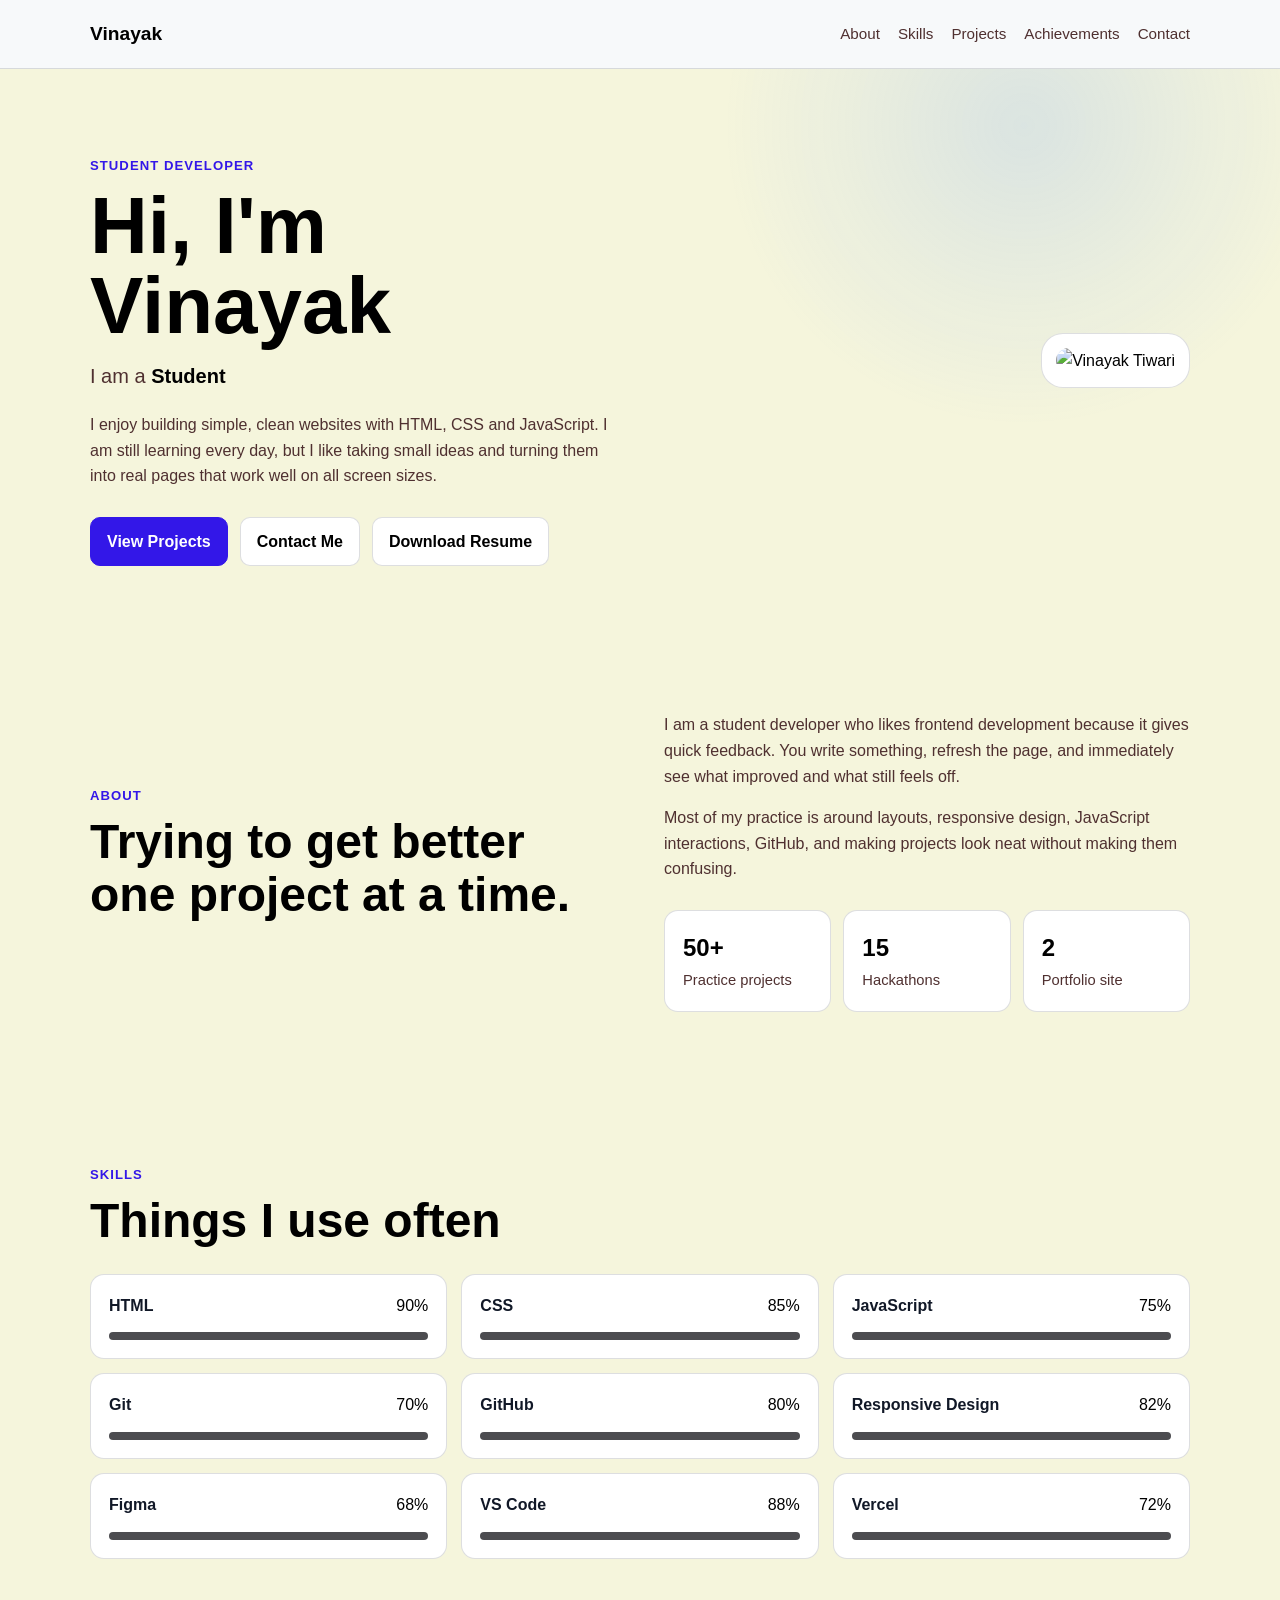
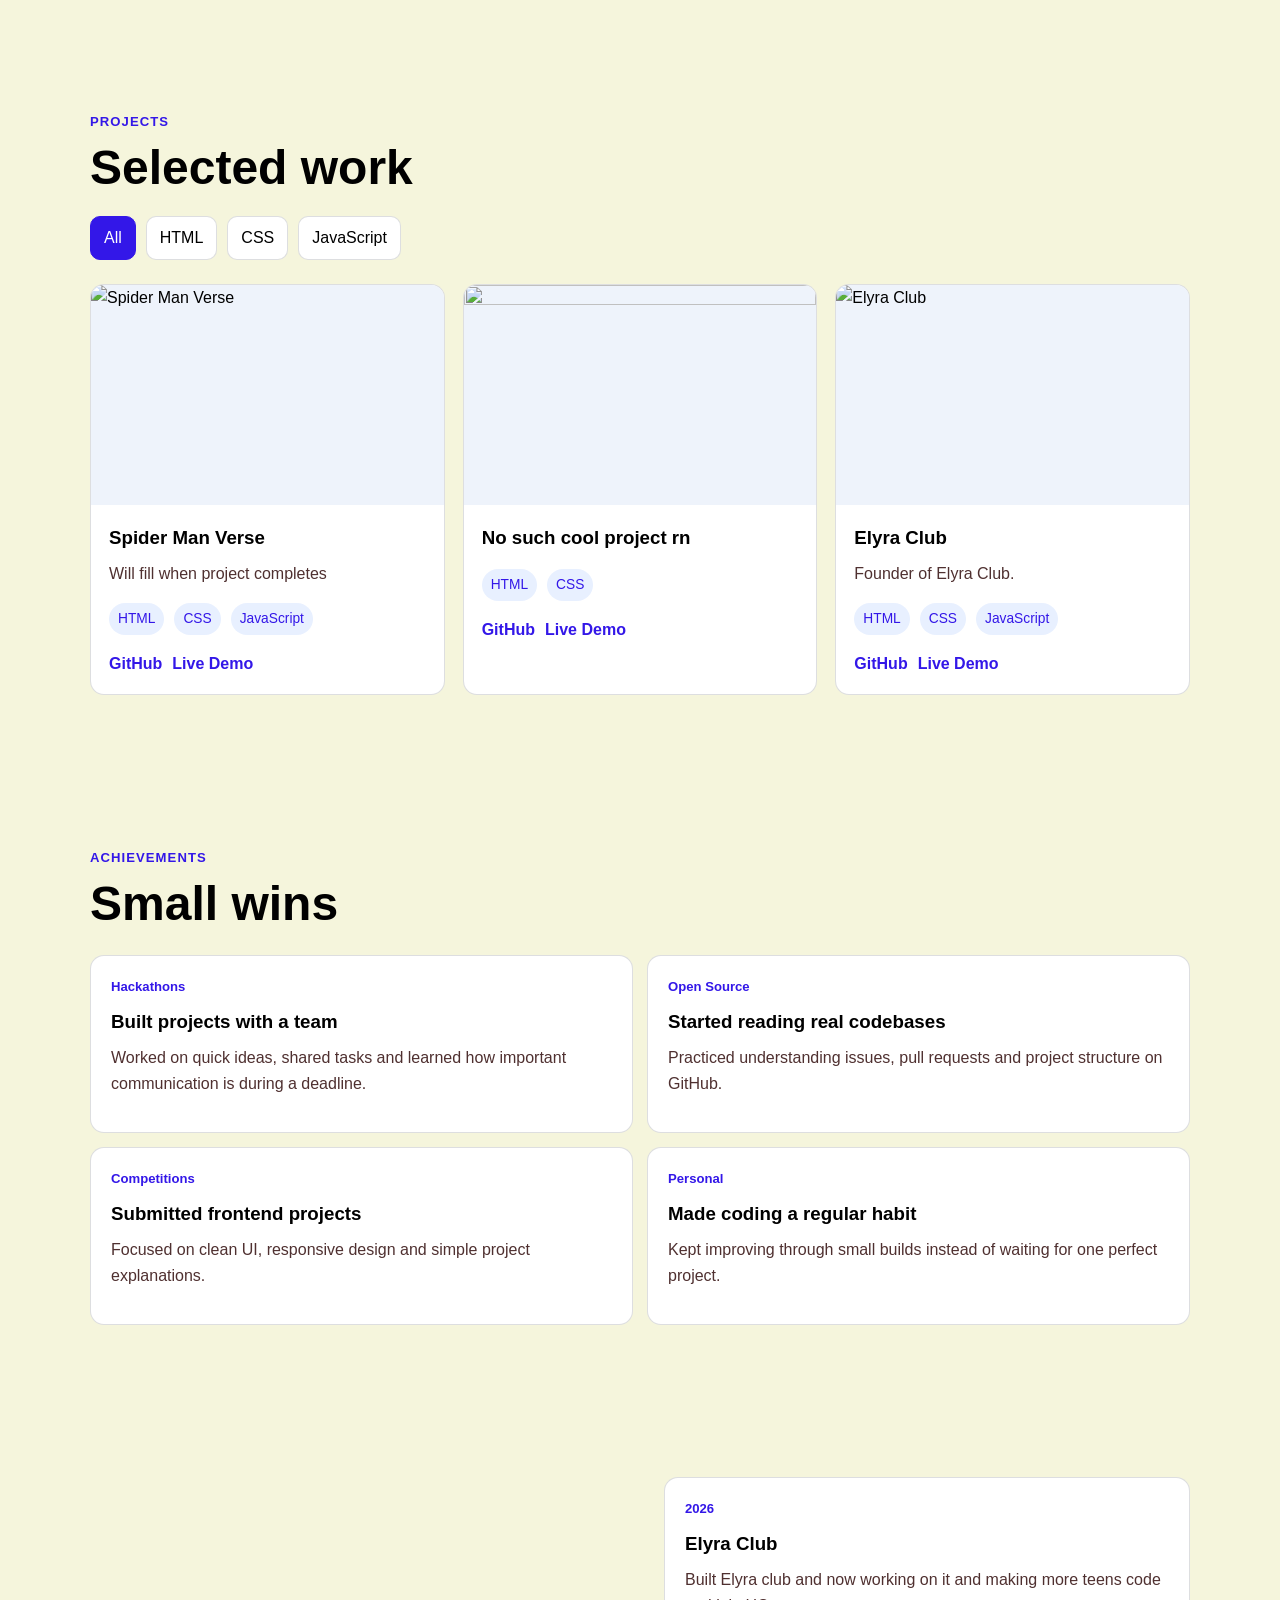
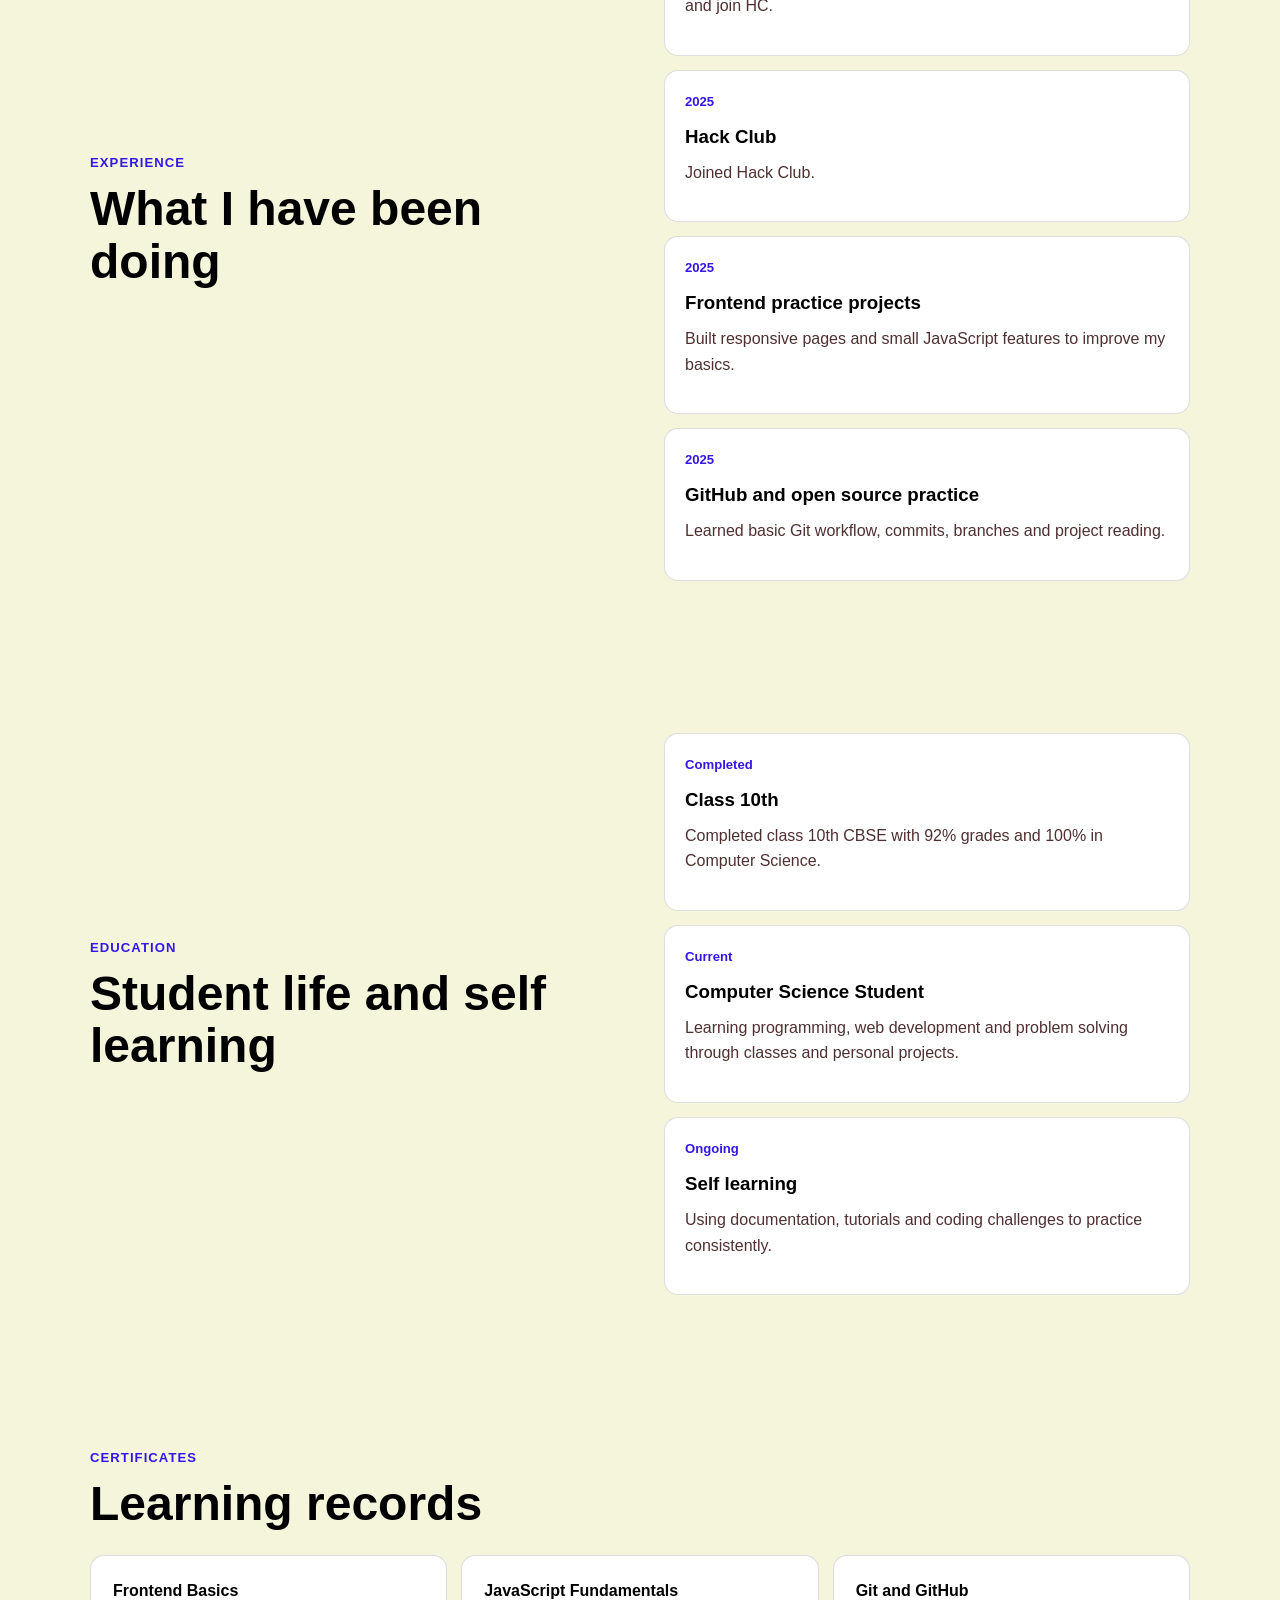
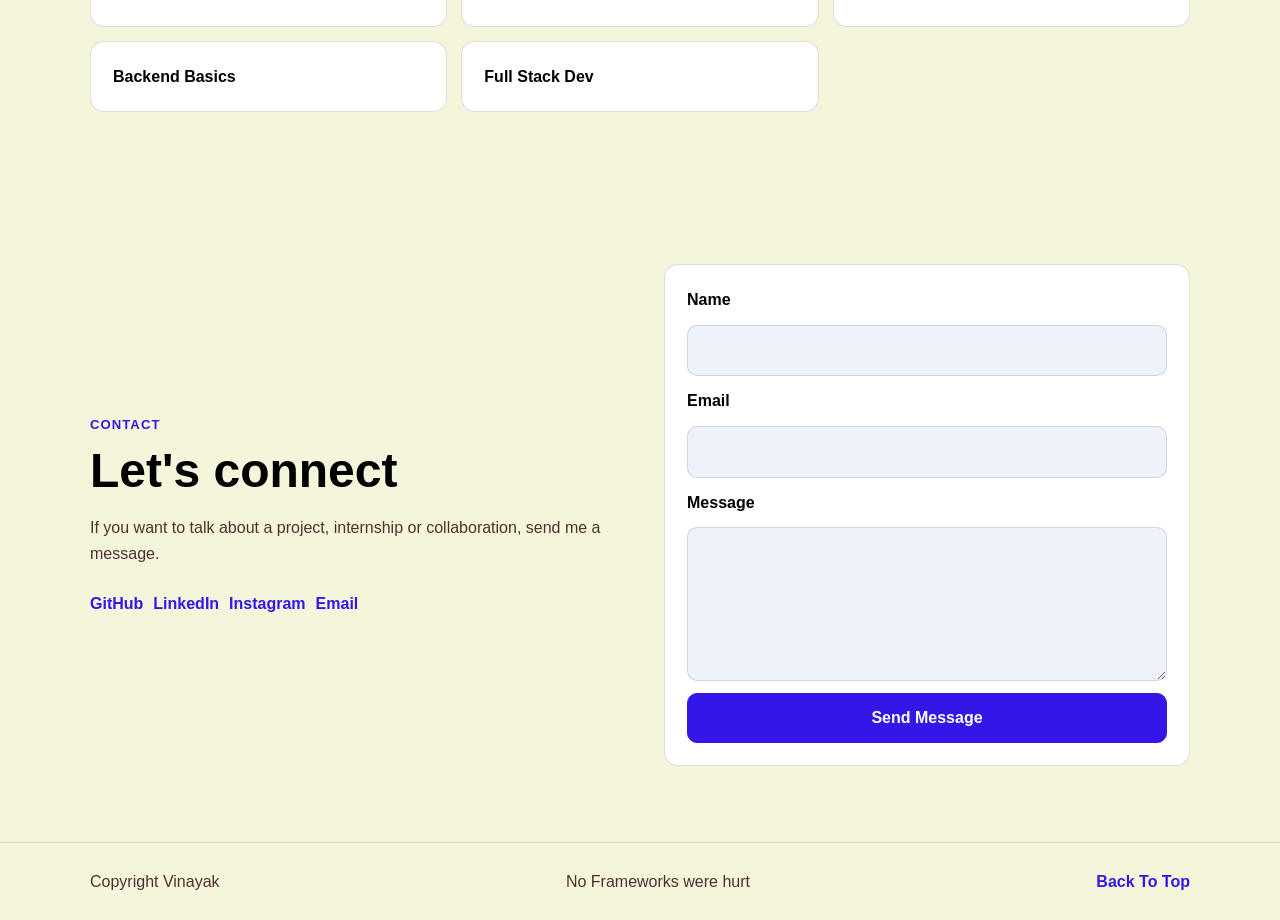
==== commit c41aa31d: "Project Completed" ====
--- a/Index.html
+++ b/Index.html
@@ -1,399 +1,663 @@
 <!DOCTYPE html>
 
-<html>
-
-    <head>
-
-        <meta charset="UTF-8" />
-        
-        <meta name="viewport" content="width=device-width, initial-scale=1.0" />
-        
-            <title>Vinayak Tiwari</title>
-
-        <meta name="description" content="Vinayak Tiwari — Student builder interested in technology, competitive programming, and engineering. Portfolio showcasing projects, achievements, and technical writing.">
-
-        <meta name="keywords" content="Vinayak Tiwari, student portfolio, space technology, competitive programming, web developer, BitBuzz">
-
-        <meta name="author" content="Vinayak Tiwari">
-
-        <meta name="robots" content="index, follow">
-
-        <meta property="og:title" content="Vinayak Tiwari ">
-
-        <meta property="og:description" content="Student exploring space, technology, and engineering through projects, problem-solving, and writing.">
-
-        <meta property="og:type" content="website">
-
-        <meta property="og:url" content="https://Vinayak.bitbuzz.club">
-
-        <meta property="og:image" content="memoji.png">
-
-
-            <link rel="icon" href="memoji.png" />
-            <link rel="stylesheet" href="/style.css">
-            <link rel="stylesheet" href="/guestbook.css">
-
-    </head>
-
-    <body>
-
-        <!-- NAVBAR -->
-<nav class="navbar">
-  <div class="nav-container">
-
-    <div class="nav-logo">Hridhaan Sahay</div>
-
-    <!-- DESKTOP NAV -->
-    <ul class="nav-links">
-      <li><a href="/" data-route="home">Home</a></li>
-      <li><a href="#about" data-section="about">About</a></li>
-      <li><a href="#projects" data-section="projects">Projects</a></li>
-      <li><a href="#links" data-section="links">Links</a></li>
-    </ul>
-   
-    <!-- THEME -->
-    <button id="themeToggle" aria-label="Toggle theme">
-  <svg id="themeIcon" viewBox="0 0 24 24" width="22" height="22">
-    <path
-      d="M21 12.79A9 9 0 1111.21 3 
-         7 7 0 0021 12.79z"
-      fill="currentColor"
-    />
-  </svg>
-</button>
-
-  </div>
-
-  <!-- MOBILE NAV -->
-  <div class="nav-mobile">
-    <a href="/" data-route="home">Home</a>
-    <a href="#about" data-section="about">About</a>
-    <a href="#projects" data-section="projects">Projects</a>
-    <a href="#links" data-section="links">Links</a>
-  </div>
-</nav>
-
-  
- <main id="page-home">
-
-            <div class="hero-image">
-                <img src="Assets/Images/Me.jpeg" alt="Vinayak Tiwari" />
+<html lang="en">
+
+<head>
+
+  <meta charset="UTF-8">
+
+  <meta name="viewport" content="width=device-width, initial-scale=1.0">
+
+  <meta name="description" content="Personal portfolio website of Vinayak, a student frontend developer.">
+
+  <meta name="author" content="Vinayak">
+
+  <meta name="theme-color" content="#0B0F19">
+
+  <meta property="og:title" content="Vinayak | Portfolio">
+
+  <meta property="og:description" content="Student developer portfolio built with HTML, CSS and JavaScript.">
+
+  <meta property="og:type" content="website">
+
+  <meta property="og:image" content="assets/images/og-card.svg">
+
+  <title>Vinayak | Portfolio</title>
+
+  <link rel="stylesheet" href="style.css">
+
+</head>
+
+<body>
+
+  <div class="scroll-line"></div>
+
+  <header class="header" id="top">
+
+    <nav class="nav">
+
+      <a href="#top" class="logo">Vinayak</a>
+
+
+      <button class="menu-btn" type="button" aria-label="Open menu">
+
+        <span></span>
+        <span></span>
+
+      </button>
+
+      <div class="nav-links">
+
+        <a href="#about">About</a>
+
+        <a href="#skills">Skills</a>
+
+        <a href="#projects">Projects</a>
+
+        <a href="#achievements">Achievements</a>
+
+        <a href="#contact">Contact</a>
+
+      </div>
+
+    </nav>
+
+  </header>
+
+  <main>
+
+    <section class="hero">
+
+      <div class="container hero-grid">
+
+        <div class="hero-text">
+
+          <p class="small-title">Student Developer</p>
+
+          <h1>Hi, I'm Vinayak</h1>
+
+          <p class="typing-line">I am a <span id="typing-text">Student</span></p>
+
+          <p>
+
+            I enjoy building simple, clean websites with HTML, CSS and JavaScript.
+            I am still learning every day, but I like taking small ideas and turning
+            them into real pages that work well on all screen sizes.
+
+          </p>
+
+          <div class="hero-buttons">
+
+            <a href="#projects" class="btn primary-btn">View Projects</a>
+
+            <a href="#contact" class="btn">Contact Me</a>
+
+            <a href="resume.pdf" class="btn" download>Download Resume</a>
+
+          </div>
+
+        </div>
+
+        <div class="photo-box">
+
+          <img src="assets/images/Me.jpeg" alt="Vinayak Tiwari">
+
+        </div>
+
+      </div>
+
+    </section>
+
+    <section class="section" id="about">
+
+      <div class="container two-column">
+
+        <div>
+
+          <p class="small-title">About</p>
+
+          <h2>Trying to get better one project at a time.</h2>
+
+        </div>
+
+        <div>
+
+          <p>
+
+            I am a student developer who likes frontend development because it gives
+            quick feedback. You write something, refresh the page, and immediately
+            see what improved and what still feels off.
+
+          </p>
+
+          <p>
+
+            Most of my practice is around layouts, responsive design, JavaScript
+            interactions, GitHub, and making projects look neat without making them
+            confusing.
+
+          </p>
+
+          <div class="quick-stats">
+
+            <div>
+
+              <strong>50+</strong>
+
+              <span>Practice projects</span>
+
             </div>
 
-            <div class="hero-center">
-                <h1 class="hero-name" id="heroName">Vinayak Tiwari</h1>
-                <p class="tagline"><span id="typewriter"></span></p>
-
-                <p class="statement">
-                Building projects<br />
-                with curiosity,<br />
-                and a love for engineering.
-                </p>
-
-                <p class="typing-line">
-                <span id="typingText"></span>
-                <span class="typing-cursor">|</span>
-                </p>
-
+            <div>
+
+              <strong>15</strong>
+
+              <span>Hackathons</span>
 
             </div>
 
-
-
-        <section class="about" id="about">
-
-                <h2 class="section-title">About</h2>
-
-            <div class="content-wrapper">
-                <p>
-                    Hello!
-                </p>
-
-                <p>
-                    I'm Vinayak Tiwari, A high-school student interested in 
-                        <span id="yellow-highlight">Space and Technology</span>. 
-
-                    I explore both through coding, competitive programming, hackathons, research, astrophotography, building gadgets and projects.
-                </p>
-
-                <p>
-
-                    As a student still learning and growing, I enjoy connecting with people who share similar passions.
-
-                </p>
-
-                <p>
-
-                    I created 
-
-                        <a href="https://bitbuzz.club" target="_blank" class="premium-link">
-
-                            <span id="red-underline">Bitbuzz</span>
-
-                        </a>, 
-
-                    A platform that delivers innovation, space, and technology news without all the politics and noise.
-
-                </p>
-
-                <p>
-
-                    I also share what I learn through my 
-
-                        <a href="https://www.linkedin.com/in/Vinayak-Tiwari/" target="_blank" class="premium-link">  <span id="red-underline">Linkedin</span></a> 
-                    and 
-
-                        <a href="https://www.youtube.com/@bitbuzz-club" target="_blank" class="premium-link"> <span id="red-underline">Youtube</span></a>.
-                </p>
-
-                <p>
-                    You can Mail me at:
-
-                        <a href="mailto:hi@Vinayak.me" target="_blank" class="premium-link"> <span id="red-underline">hi@Vinayak.me</span></a>. 
-  
-                </p>
+            <div>
+
+              <strong>2</strong>
+
+              <span>Portfolio site</span>
 
             </div>
 
-        </section>
-
-        <script src="https://unpkg.com/rough-notation/lib/rough-notation.iife.js"></script>
-
-        <!-- LINKS -->
-
-        <section class="links reveal" id="links">
-
-                    <h2>Connect with me</h2>
-
-                        <p class="links-text">
-                            Here are my social handles, feel free to connect and say hi
-                        </p>
-
-            <div class="icon-links">
-
-                <!-- GitHub -->
-
-                    <a href="https://github.com/Vinayak-s" target="_blank" aria-label="GitHub">
-
-                        <svg viewBox="0 0 24 24">
-
-                            <path d="M12 .5C5.73.5.5 5.73.5 12c0 5.1 3.29 9.42 7.86 10.95.57.1.78-.25.78-.55v-2c-3.2.7-3.88-1.38-3.88-1.38-.53-1.34-1.3-1.7-1.3-1.7-1.06-.73.08-.72.08-.72 1.17.08 1.79 1.2 1.79 1.2 1.04 1.78 2.73 1.27 3.4.97.1-.75.4-1.27.73-1.56-2.55-.29-5.23-1.27-5.23-5.67 0-1.25.45-2.27 1.2-3.07-.12-.3-.52-1.52.12-3.17 0 0 .97-.31 3.18 1.17a11 11 0 0 1 5.8 0c2.2-1.48 3.17-1.17 3.17-1.17.64 1.65.24 2.87.12 3.17.75.8 1.2 1.82 1.2 3.07 0 4.41-2.69 5.37-5.25 5.66.41.35.77 1.04.77 2.1v3.11c0 .3.2.65.79.54A10.51 10.51 0 0 0 23.5 12C23.5 5.73 18.27.5 12 .5z"/>
-
-                        </svg>
-
-                    </a>
-
-                <!-- LinkedIn -->
-
-                    <a href="https://www.linkedin.com/in/Vinayak-Tiwari" target="_blank" aria-label="LinkedIn">
-
-                        <svg viewBox="0 0 24 24">
-
-                            <path d="M4.98 3.5A2.5 2.5 0 1 1 5 8.5a2.5 2.5 0 0 1-.02-5zM3 9h4v12H3zM9 9h3.8v1.7h.05c.53-1 1.82-2.05 3.75-2.05 4 0 4.74 2.63 4.74 6.05V21h-4v-5.25c0-1.25-.02-2.86-1.75-2.86-1.75 0-2.02 1.36-2.02 2.77V21H9z"/>
-
-                        </svg>
-
-                    </a>
-
-                <!-- YouTube -->
-
-                    <a href="https://www.youtube.com/@Astro-2HR" target="_blank" aria-label="YouTube">
-
-                        <svg viewBox="0 0 24 24">
-
-                            <path d="M23.5 6.5s-.23-1.64-.95-2.36c-.91-.95-1.93-.96-2.4-1.02C16.77 2.75 12 2.75 12 2.75s-4.77 0-8.14.37c-.47.06-1.49.07-2.4 1.02-.72.72-.95 2.36-.95 2.36S0 8.43 0 10.36v1.28c0 1.93.23 3.86.23 3.86s.23 1.64.95 2.36c.91.95 2.1.92 2.63 1.02 1.91.18 8.19.37 8.19.37s4.77-.01 8.14-.38c.47-.06 1.49-.07 2.4-1.02.72-.72.95-2.36.95-2.36s.23-1.93.23-3.86v-1.28c0-1.93-.23-3.86-.23-3.86zM9.75 14.75v-6l6 3-6 3z"/>
-
-                        </svg>
-
-                    </a>
-
-                <!-- Slack -->
-
-                    <a href="https://hackclub.enterprise.slack.com/team/U0A1984JZBM" target="_blank" aria-label="Slack">
-
-                        <svg viewBox="0 0 32 32">
-
-                            <path d="M16 6c5.1 0 7.247.576 8.336 1.665C25.425 8.754 26 10.9 26 16c0 5.1-.575 7.247-1.664 8.336C23.247 25.425 21.1 26 16 26s-7.247-.575-8.336-1.664C6.575 23.247 6 21.1 6 16s.575-7.247 1.664-8.335C8.753 6.576 10.9 6 16 6zm12 10C28 6 26 4 16 4S4 6 4 16s2 12 12 12 12-2 12-12z"/>
-
-                            <path d="M13.867 8a1.605 1.605 0 0 0-1.48.988 1.594 1.594 0 0 0 .001 1.224 1.598 1.598 0 0 0 1.479.988h1.6V9.6a1.596 1.596 0 0 0-.988-1.478A1.604 1.604 0 0 0 13.867 8zm0 4.267H9.6a1.604 1.604 0 0 0-1.479.988 1.596 1.596 0 0 0 .347 1.742 1.601 1.601 0 0 0 1.132.47h4.267a1.605 1.605 0 0 0 1.478-.989A1.596 1.596 0 0 0 15 12.736a1.602 1.602 0 0 0-1.132-.47zM24 13.867a1.596 1.596 0 0 0-.987-1.478 1.605 1.605 0 0 0-1.745.347 1.597 1.597 0 0 0-.468 1.13v1.6h1.6a1.605 1.605 0 0 0 1.479-.988c.08-.194.121-.402.121-.611zm-4.267 0V9.6a1.594 1.594 0 0 0-.987-1.478 1.605 1.605 0 0 0-1.745.347 1.6 1.6 0 0 0-.468 1.131v4.267a1.596 1.596 0 0 0 .987 1.477 1.605 1.605 0 0 0 1.226 0 1.601 1.601 0 0 0 .987-1.477zM18.133 24a1.603 1.603 0 0 0 1.6-1.6 1.595 1.595 0 0 0-.987-1.478 1.605 1.605 0 0 0-.613-.122h-1.6v1.6a1.597 1.597 0 0 0 1.6 1.6zm0-4.267H22.4a1.605 1.605 0 0 0 1.479-.988 1.596 1.596 0 0 0-.347-1.742 1.6 1.6 0 0 0-1.132-.47h-4.267a1.605 1.605 0 0 0-1.478.989A1.596 1.596 0 0 0 17 19.264a1.602 1.602 0 0 0 1.132.47zM8 18.133a1.596 1.596 0 0 0 1.6 1.6 1.605 1.605 0 0 0 1.479-.988c.08-.194.121-.402.121-.612v-1.6H9.6a1.605 1.605 0 0 0-1.479.989c-.08.194-.121.402-.121.611zm4.267 0V22.4a1.595 1.595 0 0 0 .987 1.478 1.603 1.603 0 0 0 1.745-.347 1.6 1.6 0 0 0 .468-1.131v-4.266a1.597 1.597 0 0 0-1.6-1.6 1.603 1.603 0 0 0-1.6 1.6z"/>
-
-                        </svg>
-
-                    </a>
-
-    
+          </div>
+
+        </div>
+
+      </div>
+
+    </section>
+
+    <section class="section" id="skills">
+
+      <div class="container">
+
+        <p class="small-title">Skills</p>
+
+        <h2>Things I use often</h2>
+
+        <div class="skills-list">
+
+          <div class="skill" data-level="90">
+
+            <div><b>HTML</b><span>90%</span></div>
+
+            <p class="bar"><span></span></p>
+
+          </div>
+
+          <div class="skill" data-level="85">
+
+            <div><b>CSS</b><span>85%</span></div>
+
+            <p class="bar"><span></span></p>
+
+          </div>
+
+          <div class="skill" data-level="75">
+
+            <div><b>JavaScript</b><span>75%</span></div>
+
+            <p class="bar"><span></span></p>
+
+          </div>
+
+          <div class="skill" data-level="70">
+
+            <div><b>Git</b><span>70%</span></div>
+
+            <p class="bar"><span></span></p>
+
+          </div>
+
+          <div class="skill" data-level="80">
+
+            <div><b>GitHub</b><span>80%</span></div>
+
+            <p class="bar"><span></span></p>
+
+          </div>
+
+          <div class="skill" data-level="82">
+            
+            <div><b>Responsive Design</b><span>82%</span></div>
+
+            <p class="bar"><span></span></p>
+
+          </div>
+
+          <div class="skill" data-level="68">
+
+            <div><b>Figma</b><span>68%</span></div>
+
+            <p class="bar"><span></span></p>
+
+          </div>
+
+          <div class="skill" data-level="88">
+
+            <div><b>VS Code</b><span>88%</span></div>
+
+            <p class="bar"><span></span></p>
+
+          </div>
+
+          <div class="skill" data-level="72">
+
+            <div><b>Vercel</b><span>72%</span></div>
+
+            <p class="bar"><span></span></p>
+
+          </div>
+
+        </div>
+
+      </div>
+
+    </section>
+
+    <section class="section" id="projects">
+
+      <div class="container">
+
+        <p class="small-title">Projects</p>
+
+        <h2>Selected work</h2>
+
+
+        <div class="filter-buttons">
+
+          <button class="active" type="button" data-filter="all">All</button>
+
+          <button type="button" data-filter="html">HTML</button>
+
+          <button type="button" data-filter="css">CSS</button>
+
+          <button type="button" data-filter="javascript">JavaScript</button>
+
+        </div>
+
+        <div class="projects-grid">
+
+          <article class="project" data-tags="html css javascript">
+
+            <img src="assets/images/Spider Man Verse.jpg" alt="Spider Man Verse">
+
+            <div class="project-content">
+
+              <h3>Spider Man Verse</h3>
+
+              <p>Will fill when project completes</p>
+
+              <div class="tags">
+
+                <span>HTML</span>
+
+                <span>CSS</span>
+
+                <span>JavaScript</span>
+
+              </div>
+
+              <div class="project-links">
+
+                <a href="https://github.com/" target="_blank" rel="noreferrer">GitHub</a>
+
+                <a href="https://vercel.com/" target="_blank" rel="noreferrer">Live Demo</a>
+
+              </div>
+
             </div>
-        </section>
-
-  
-    <!-- PROJECTS -->
-
-    <section class="projects" id="projects">
-
-                    <h2>Projects</h2>
-
-                        <p class="projects-subtitle">
-
-                            Some things I've built across hardware, web, and experiments.
-
-                        </p>
-
-                        <p class="projects-subtitle">
-
-                            Most of my projects are on GitHub view them
-
-                            <a href="https://github.com/Vinayak-s/" target="_blank" class="premium-link"> <span id="red-underline">here</span></a>. 
-
-                        </p>   
-
-            <div class="projects-grid">
-
-        <!-- BitBuzz -->
-
-            <div class="project-card">
-
-                    <span class="tag">Web · Platform</span>
-
-                        <img src="Screenshot 2026-05-09 172150.png" alt="BitBuzz project image" />
-
-                    <h3>BitBuzz</h3>
-
-                        <p>
-
-                            A global platform with 23,500+ users from 50+ countries,
-                            delivering news about innovation, space, and tech news with out any bias or politics.
+
+          </article>
+
+          <article class="project" data-tags="html css">
+
+            <img src="assets/images/" alt="">
+
+            <div class="project-content">
+
+              <h3>No such cool project rn</h3>
+
+              <p></p>
+
+              <div class="tags">
+
+                <span>HTML</span>
+
+                <span>CSS</span>
+
+              </div>
+
+              <div class="project-links">
+
+                <a href="https://github.com/" target="_blank" rel="noreferrer">GitHub</a>
+
+                <a href="https://vercel.com/" target="_blank" rel="noreferrer">Live Demo</a>
+
+              </div>
+
+            </div>
+
+          </article>
+
+
+          <article class="project" data-tags="css javascript">
+
+            <img src="assets/images/Elyra Club.png" alt="Elyra Club">
+
+            <div class="project-content">
+
+              <h3>Elyra Club</h3>
+
+              <p>Founder of Elyra Club.</p>
+
+              <div class="tags">
+
+                <span>HTML</span>
+
+                <span>CSS</span>
+
+                <span>JavaScript</span>
+
+              </div>
+
+              <div class="project-links">
+
+                <a href="https://github.com/Vinayak-Gamerzz/Elyra-Club" target="_blank" rel="noreferrer">GitHub</a>
+
+                <a href="www.elyraclub.dino.icu" target="_blank" rel="noreferrer">Live Demo</a>
+
+              </div>
+
+            </div>
+
+          </article>
+
+        </div>
+
+      </div>
+
+    </section>
+
+    <section class="section" id="achievements">
+
+      <div class="container">
+
+        <p class="small-title">Achievements</p>
+
+        <h2>Small wins</h2>
+
+
+        <div class="simple-list">
+
+          <article>
+
+            <span>Hackathons</span>
+
+            <h3>Built projects with a team</h3>
+
+            <p>Worked on quick ideas, shared tasks and learned how important communication is during a deadline.</p>
+
+          </article>
+
+          <article>
+
+            <span>Open Source</span>
+
+            <h3>Started reading real codebases</h3>
+
+            <p>Practiced understanding issues, pull requests and project structure on GitHub.</p>
+
+          </article>
+
+          <article>
+
+            <span>Competitions</span>
+
+            <h3>Submitted frontend projects</h3>
+
+            <p>Focused on clean UI, responsive design and simple project explanations.</p>
+
+          </article>
+
+          <article>
+
+            <span>Personal</span>
+
+            <h3>Made coding a regular habit</h3>
+
+            <p>Kept improving through small builds instead of waiting for one perfect project.</p>
+
+          </article>
+
+        </div>
+
+      </div>
+
+    </section>
+
+    <section class="section" id="experience">
+
+      <div class="container two-column">
+
+        <div>
+
+          <p class="small-title">Experience</p>
+
+          <h2>What I have been doing</h2>
+
+        </div>
+
+        <div class="simple-list compact">
+
+            <article>
+
+            <span>2026</span>
+
+            <h3>Elyra Club</h3>
+
+            <p>Built Elyra club and now working on it and making more teens code and join HC.</p>
+
+          </article>
+
+            <article>
+
+            <span>2025</span>
+
+            <h3>Hack Club</h3>
+
+            <p>Joined Hack Club.</p>
+
+          </article>
+
+          <article>
+
+            <span>2025</span>
+
+            <h3>Frontend practice projects</h3>
+
+            <p>Built responsive pages and small JavaScript features to improve my basics.</p>
+
+          </article>
+
+          <article>
+
+            <span>2025</span>
+
+            <h3>GitHub and open source practice</h3>
+
+            <p>Learned basic Git workflow, commits, branches and project reading.</p>
+
+          </article>
+
+        </div>
+
+      </div>
+
+    </section>
+
+    <section class="section" id="education">
+
+      <div class="container two-column">
+
+        <div>
+
+          <p class="small-title">Education</p>
+
+          <h2>Student life and self learning</h2>
+
+        </div>
+
+        <div class="simple-list compact">
+
+            <article>
+
+            <span>Completed</span>
+
+            <h3>Class 10th</h3>
+
+            <p>Completed class 10th CBSE with 92% grades and 100% in Computer Science.
+            </p>
+          </article>
+
+          <article>
+
+            <span>Current</span>
+
+            <h3>Computer Science Student</h3>
+
+            <p>Learning programming, web development and problem solving through classes and personal projects.
+            </p>
+          </article>
+
+          <article>
+
+            <span>Ongoing</span>
+
+            <h3>Self learning</h3>
+
+            <p>Using documentation, tutorials and coding challenges to practice consistently.</p>
+
+          </article>
+
+        </div>
+
+      </div>
+
+    </section>
+
+    <section class="section" id="certificates">
+
+      <div class="container">
+
+        <p class="small-title">Certificates</p>
+
+        <h2>Learning records</h2>
+
+
+
+        <div class="certificate-row">
+
+          <div>Frontend Basics</div>
+
+          <div>JavaScript Fundamentals</div>
+
+          <div>Git and GitHub</div>
+
+          <div>Backend Basics</div>
+
+          <div>Full Stack Dev</div>
+
           
-                        </p>
-
-                <div class="project-links">
-
-                    <a href="https://www.bitbuzz.club/" target="_blank">Visit →</a>
-
-                </div>
-
-            </div>
-
-        <!-- Twilara Hack Club -->
-
-            <div class="project-card">
-
-                        <span class="tag">Leadership · Hack Club</span>
-
-                            <img class="project-thumb" src="Screenshot 2025-12-27 232123.png" alt="Twilara Hack Club Thumbnail">
-
-                            <img class="hackclub-badge" src="https://assets.hackclub.com/flag-orpheus-top.svg" alt="Hack Club Badge" width="25"/>
-
-                    <h3>Twilara — Hack Club</h3>
-
-                        <p>
-
-                            I co-founded and lead Twilara — a Hack Club chapter at SRGS Noida where we build 
-                            robots, software, games & hardware. A student-led community supported by Hack Club 
-                            where we ship ideas by building.
-
-                        </p>
-
-                <div class="project-links">
-
-                    <a href="https://hackers.bitbuzz.club" target="_blank">Visit →</a>
-
-                </div>
-
-            </div>
-
-
-        <!-- Chanakya AI -->
-
-            <div class="project-card">
-
-                        <span class="tag">AI · Chatbot</span>
-
-                        <img src="Screenshot 2026-05-09 172557.png" alt="Chanakya AI project image" />
-
-                    <h3>Chanakya AI</h3>
-
-                        <p>
-
-                        An AI Research & Fact-Checking Assistant built for BitBuzz, inspired by Chanakya's principles
-                        to provide strategic and wisdom-driven responses.
-                
-                        </p>
-
-                <div class="project-links">
-
-                    <a href="https://www.bitbuzz.club/chanakya-ai" target="_blank">Explore →</a>
-
-                </div>
-            
-            </div>
-
-
-      
-        <!-- Focus Orb -->
-
-            <div class="project-card">
-                
-                    <span class="tag">Web · StoryTelling</span>
-
-                        <img src="https://cdn.hackclub.com/019e3814-c2d8-7030-9574-9f87dafd9d9e/image.png" alt="Focus Orb project image"/>
-
-                    <h3>The Big Bang</h3>
-
-                        <p>
-
-                            A Site to Storytell the creation of Universe due to Big Bang
-
-                        </p>
-
-                <div class="project-links">
-
-                    <a href="https://the-big-bang-project.netlify.app/" target="_blank">Open GitHub →</a>
-
-                </div>
-
-            </div>
-
-        <!-- Astronomy Macropad -->
-            <div class="project-card">
-
-                    <span class="tag">Web · YSWS Program</span>
-
-                        <img src="https://cdn.hackclub.com/019e7c6e-c5b8-7c74-9591-1b11693e32d1/image.png" alt="Focus Orb project image"/>
-
-                    <h3>Arcade</h3>
-
-                        <p>
-
-                            A Site I made for an YSWS(You Ship We Ship) Program at Hack Club where teens submit there projects related to theme of Arcade and get rewarded for there projects, I am also the organizer of this event
-
-                        </p>
-
-                <div class="project-links">
-
-                    <a href="https://arcade-ysws.vercel.app/" target="_blank">Visit Site →</a>
-
-                </div>
-
-            </div>
-
-    </section>
-
-  <section class="achievements-cta">
-  <div class="cta-card">
-    <h3>Vinayak's Scrapbook</h3>
-
-    <p>
-      The archive. Every project, every lesson, every mistake that is worth keeping.
-    </p>
-
-    <a href="https://scrapbook.Vinayak.me/" class="cta-btn" target="_blank" rel="noopener noreferrer">
-      Visit Scrapbook →
-    </a>
-
-  </div>
-
-</section>
-
-    </body>
-
-</html>+
+        </div>
+
+      </div>
+
+    </section>
+
+
+    <section class="section" id="contact">
+
+      <div class="container two-column">
+
+        <div>
+
+          <p class="small-title">Contact</p>
+
+          <h2>Let's connect</h2>
+
+          <p>
+
+            If you want to talk about a project, internship or collaboration,
+
+            send me a message.
+
+          </p>
+
+          <div class="social-links">
+
+            <a href="https://github.com/Vinayak-Gamerzz" target="_blank" rel="noreferrer">GitHub</a>
+
+            <a href="https://www.linkedin.com/in/vinayak-tiwari-3317583bb/" target="_blank" rel="noreferrer">LinkedIn</a>
+
+            <a href="https://instagram.com/vinayak_here_15" target="_blank" rel="noreferrer">Instagram</a>
+
+            <a href="mailto:vinayaktiwari307@gmail.com">Email</a>
+
+          </div>
+
+        </div>
+
+        <form class="contact-form" action="mailto:vinayaktiwari307@gmail.com" method="post" enctype="text/plain">
+
+          <label for="name">Name</label>
+
+          <input id="name" name="name" type="text" required>
+
+          <label for="email">Email</label>
+
+          <input id="email" name="email" type="email" required>
+
+          <label for="message">Message</label>
+
+          <textarea id="message" name="message" rows="5" required></textarea>
+
+          <button class="btn primary-btn" type="submit">Send Message</button>
+
+        </form>
+
+      </div>
+
+    </section>
+
+  </main>
+
+  <footer class="footer">
+
+    <div class="container footer-content">
+
+      <p>Copyright <span id="year"></span> Vinayak</p>
+
+      <p>No Frameworks were hurt</p>
+
+      <a href="#top">Back To Top</a>
+
+    </div>
+
+  </footer>
+
+
+  <button class="top-btn" type="button" aria-label="Back to top">Top</button>
+
+
+  <script src="script.js"></script>
+
+</body>
+
+</html>
--- a/style.css
+++ b/style.css
@@ -0,0 +1,558 @@
+:root {
+  --bg: beige;
+  --card: #ffffff;
+  --card-light: #eef3fb;
+  --text: #000000;
+  --muted: #4f3030;
+  --border: rgba(17, 24, 39, 0.14);
+  --accent: #3317e8;
+  --max-width: 1100px;
+}
+
+* {
+  box-sizing: border-box;
+}
+
+html {
+  scroll-behavior: smooth;
+}
+
+body {
+  margin: 0;
+  background: var(--bg);
+  color: var(--text);
+  font-family: Arial, Helvetica, sans-serif;
+  line-height: 1.6;
+}
+
+img {
+  max-width: 100%;
+  display: block;
+}
+
+a {
+  color: inherit;
+  text-decoration: none;
+}
+
+button,
+input,
+textarea {
+  font: inherit;
+}
+
+::selection {
+  background: var(--accent);
+  color: #ffffff;
+}
+
+.container {
+  width: min(100% - 32px, var(--max-width));
+  margin: 0 auto;
+}
+
+.header {
+  position: sticky;
+  top: 0;
+  z-index: 40;
+  background: rgba(247, 249, 252, 0.92);
+  border-bottom: 1px solid var(--border);
+}
+
+.nav {
+  width: min(100% - 32px, var(--max-width));
+  min-height: 68px;
+  margin: 0 auto;
+  display: flex;
+  align-items: center;
+  justify-content: space-between;
+  gap: 20px;
+}
+
+.logo {
+  font-size: 1.2rem;
+  font-weight: 700;
+}
+
+.nav-links {
+  display: flex;
+  align-items: center;
+  gap: 18px;
+}
+
+.nav-links a {
+  color: var(--muted);
+  font-size: 0.95rem;
+}
+
+.nav-links a:hover,
+.nav-links a.active {
+  color: var(--text);
+}
+
+.theme-btn,
+.menu-btn,
+.top-btn,
+.filter-buttons button,
+.btn {
+  cursor: pointer;
+  border: 1px solid var(--border);
+  background: var(--card);
+  color: var(--text);
+  border-radius: 10px;
+}
+
+.theme-btn {
+  display: inline-flex;
+  align-items: center;
+  gap: 8px;
+  padding: 8px 12px;
+}
+
+.theme-dot {
+  width: 14px;
+  height: 14px;
+  border-radius: 50%;
+  background: var(--accent);
+  box-shadow: 0 0 0 3px rgba(79, 140, 255, 0.16);
+}
+
+.menu-btn {
+  display: none;
+  width: 42px;
+  height: 38px;
+}
+
+.menu-btn span {
+  display: block;
+  width: 18px;
+  height: 2px;
+  margin: 5px auto;
+  background: var(--text);
+}
+
+.hero {
+  padding: 86px 0 70px;
+  background:
+    radial-gradient(circle at 80% 10%, rgba(79, 140, 255, 0.16), transparent 300px),
+    var(--bg);
+}
+
+.hero-grid,
+.two-column {
+  display: grid;
+  grid-template-columns: 1fr 1fr;
+  gap: 48px;
+  align-items: center;
+}
+
+.small-title {
+  margin: 0 0 10px;
+  color: var(--accent);
+  font-size: 0.82rem;
+  font-weight: 700;
+  letter-spacing: 0.08em;
+  text-transform: uppercase;
+}
+
+h1,
+h2,
+h3,
+p {
+  margin-top: 0;
+}
+
+h1 {
+  margin-bottom: 14px;
+  font-size: clamp(2.6rem, 7vw, 5rem);
+  line-height: 1;
+}
+
+h2 {
+  margin-bottom: 18px;
+  font-size: clamp(1.8rem, 4vw, 3rem);
+  line-height: 1.1;
+}
+
+h3 {
+  margin-bottom: 8px;
+}
+
+p {
+  color: var(--muted);
+}
+
+.typing-line {
+  color: var(--muted);
+  font-size: 1.25rem;
+}
+
+#typing-text {
+  color: var(--text);
+  font-weight: 700;
+}
+
+.hero-buttons {
+  display: flex;
+  flex-wrap: wrap;
+  gap: 12px;
+  margin-top: 28px;
+}
+
+.btn {
+  display: inline-flex;
+  align-items: center;
+  justify-content: center;
+  padding: 11px 16px;
+  font-weight: 700;
+  transition: transform 0.2s ease, background 0.2s ease;
+}
+
+.btn:hover,
+.project:hover {
+  transform: translateY(-3px);
+}
+
+.primary-btn {
+  border-color: var(--accent);
+  background: var(--accent);
+  color: #ffffff;
+}
+
+.photo-box {
+  max-width: 390px;
+  justify-self: end;
+  padding: 14px;
+  border: 1px solid var(--border);
+  border-radius: 22px;
+  background: var(--card);
+}
+
+.photo-box img {
+  border-radius: 16px;
+}
+
+.section {
+  padding: 76px 0;
+}
+
+.quick-stats {
+  display: grid;
+  grid-template-columns: repeat(3, 1fr);
+  gap: 12px;
+  margin-top: 28px;
+}
+
+.quick-stats div,
+.skill,
+.project,
+.simple-list article,
+.certificate-row div,
+.contact-form {
+  border: 1px solid var(--border);
+  border-radius: 14px;
+  background: var(--card);
+}
+
+.quick-stats div {
+  padding: 18px;
+}
+
+.quick-stats strong {
+  display: block;
+  font-size: 1.5rem;
+}
+
+.quick-stats span {
+  color: var(--muted);
+  font-size: 0.92rem;
+}
+
+.skills-list {
+  display: grid;
+  grid-template-columns: repeat(3, 1fr);
+  gap: 14px;
+  margin-top: 26px;
+}
+
+.skill {
+  padding: 18px;
+  color:#111827;
+}
+
+.skill div {
+  display: flex;
+  justify-content: space-between;
+  gap: 12px;
+}
+
+.skill span {
+  color: black;
+}
+
+.bar {
+  height: 8px;
+  margin: 14px 0 0;
+  overflow: hidden;
+  border-radius: 999px;
+  background: rgb(76, 76, 80);
+}
+
+.bar span {
+  display: block;
+  width: 0;
+  height: 100%;
+  border-radius: 999px;
+  background: var(--accent);
+  transition: width 0.8s ease;
+}
+
+.filter-buttons {
+  display: flex;
+  flex-wrap: wrap;
+  gap: 10px;
+  margin: 22px 0 24px;
+}
+
+.filter-buttons button {
+  padding: 8px 13px;
+}
+
+.filter-buttons button.active {
+  background: var(--accent);
+  border-color: var(--accent);
+  color: #ffffff;
+}
+
+.projects-grid {
+  display: grid;
+  grid-template-columns: repeat(3, 1fr);
+  gap: 18px;
+}
+
+.project {
+  overflow: hidden;
+  transition: transform 0.2s ease;
+}
+
+.project.hide {
+  display: none;
+}
+
+.project img {
+  width: 100%;
+  aspect-ratio: 16 / 10;
+  object-fit: cover;
+  background: var(--card-light);
+}
+
+.project-content {
+  padding: 18px;
+}
+
+.tags,
+.project-links,
+.social-links {
+  display: flex;
+  flex-wrap: wrap;
+  gap: 10px;
+}
+
+.tags {
+  margin: 16px 0;
+}
+
+.tags span {
+  padding: 5px 9px;
+  border-radius: 999px;
+  color: var(--accent);
+  background: rgba(79, 140, 255, 0.13);
+  font-size: 0.86rem;
+}
+
+.project-links a,
+.social-links a,
+.footer a {
+  color: var(--accent);
+  font-weight: 700;
+}
+
+.simple-list {
+  display: grid;
+  grid-template-columns: repeat(2, 1fr);
+  gap: 14px;
+  margin-top: 24px;
+}
+
+.simple-list.compact {
+  grid-template-columns: 1fr;
+  margin-top: 0;
+}
+
+.simple-list article {
+  padding: 20px;
+}
+
+.simple-list span {
+  display: block;
+  margin-bottom: 10px;
+  color: var(--accent);
+  font-size: 0.82rem;
+  font-weight: 700;
+}
+
+.certificate-row {
+  display: grid;
+  grid-template-columns: repeat(3, 1fr);
+  gap: 14px;
+  margin-top: 24px;
+}
+
+.certificate-row div {
+  padding: 22px;
+  font-weight: 700;
+}
+
+.social-links {
+  margin-top: 24px;
+}
+
+.contact-form {
+  display: grid;
+  gap: 12px;
+  padding: 22px;
+}
+
+.contact-form label {
+  font-weight: 700;
+}
+
+.contact-form input,
+.contact-form textarea {
+  width: 100%;
+  border: 1px solid var(--border);
+  border-radius: 10px;
+  padding: 12px;
+  background: var(--card-light);
+  color: var(--text);
+}
+
+.contact-form input:focus,
+.contact-form textarea:focus {
+  outline: 2px solid var(--accent);
+  outline-offset: 2px;
+}
+
+.footer {
+  padding: 26px 0;
+  border-top: 1px solid var(--border);
+}
+
+.footer-content {
+  display: flex;
+  align-items: center;
+  justify-content: space-between;
+  gap: 20px;
+}
+
+.footer p {
+  margin: 0;
+}
+
+.top-btn {
+  position: fixed;
+  right: 18px;
+  bottom: 18px;
+  padding: 10px 12px;
+  opacity: 0;
+  pointer-events: none;
+  transition: opacity 0.2s ease;
+}
+
+.top-btn.show {
+  opacity: 1;
+  pointer-events: auto;
+}
+
+.not-found {
+  min-height: 100vh;
+  display: grid;
+  place-items: center;
+  padding: 30px;
+}
+
+.not-found-box {
+  max-width: 620px;
+  padding: 34px;
+  border: 1px solid var(--border);
+  border-radius: 18px;
+  background: var(--card);
+}
+
+@media (max-width: 900px) {
+  .hero-grid,
+  .two-column {
+    grid-template-columns: 1fr;
+  }
+
+  .photo-box {
+    justify-self: start;
+  }
+
+  .skills-list,
+  .projects-grid,
+  .certificate-row {
+    grid-template-columns: repeat(2, 1fr);
+  }
+}
+
+@media (max-width: 700px) {
+  .nav {
+    flex-wrap: wrap;
+  }
+
+  .menu-btn {
+    display: block;
+  }
+
+  .theme-btn {
+    margin-left: auto;
+  }
+
+  .nav-links {
+    width: 100%;
+    display: none;
+    flex-direction: column;
+    align-items: flex-start;
+    padding-bottom: 16px;
+  }
+
+  .nav-links.open {
+    display: flex;
+  }
+
+  .hero {
+    padding-top: 58px;
+  }
+
+  .hero-buttons .btn {
+    width: 100%;
+  }
+
+  .quick-stats,
+  .skills-list,
+  .projects-grid,
+  .simple-list,
+  .certificate-row {
+    grid-template-columns: 1fr;
+  }
+
+  .section {
+    padding: 58px 0;
+  }
+
+  .footer-content {
+    align-items: flex-start;
+    flex-direction: column;
+  }
+}
